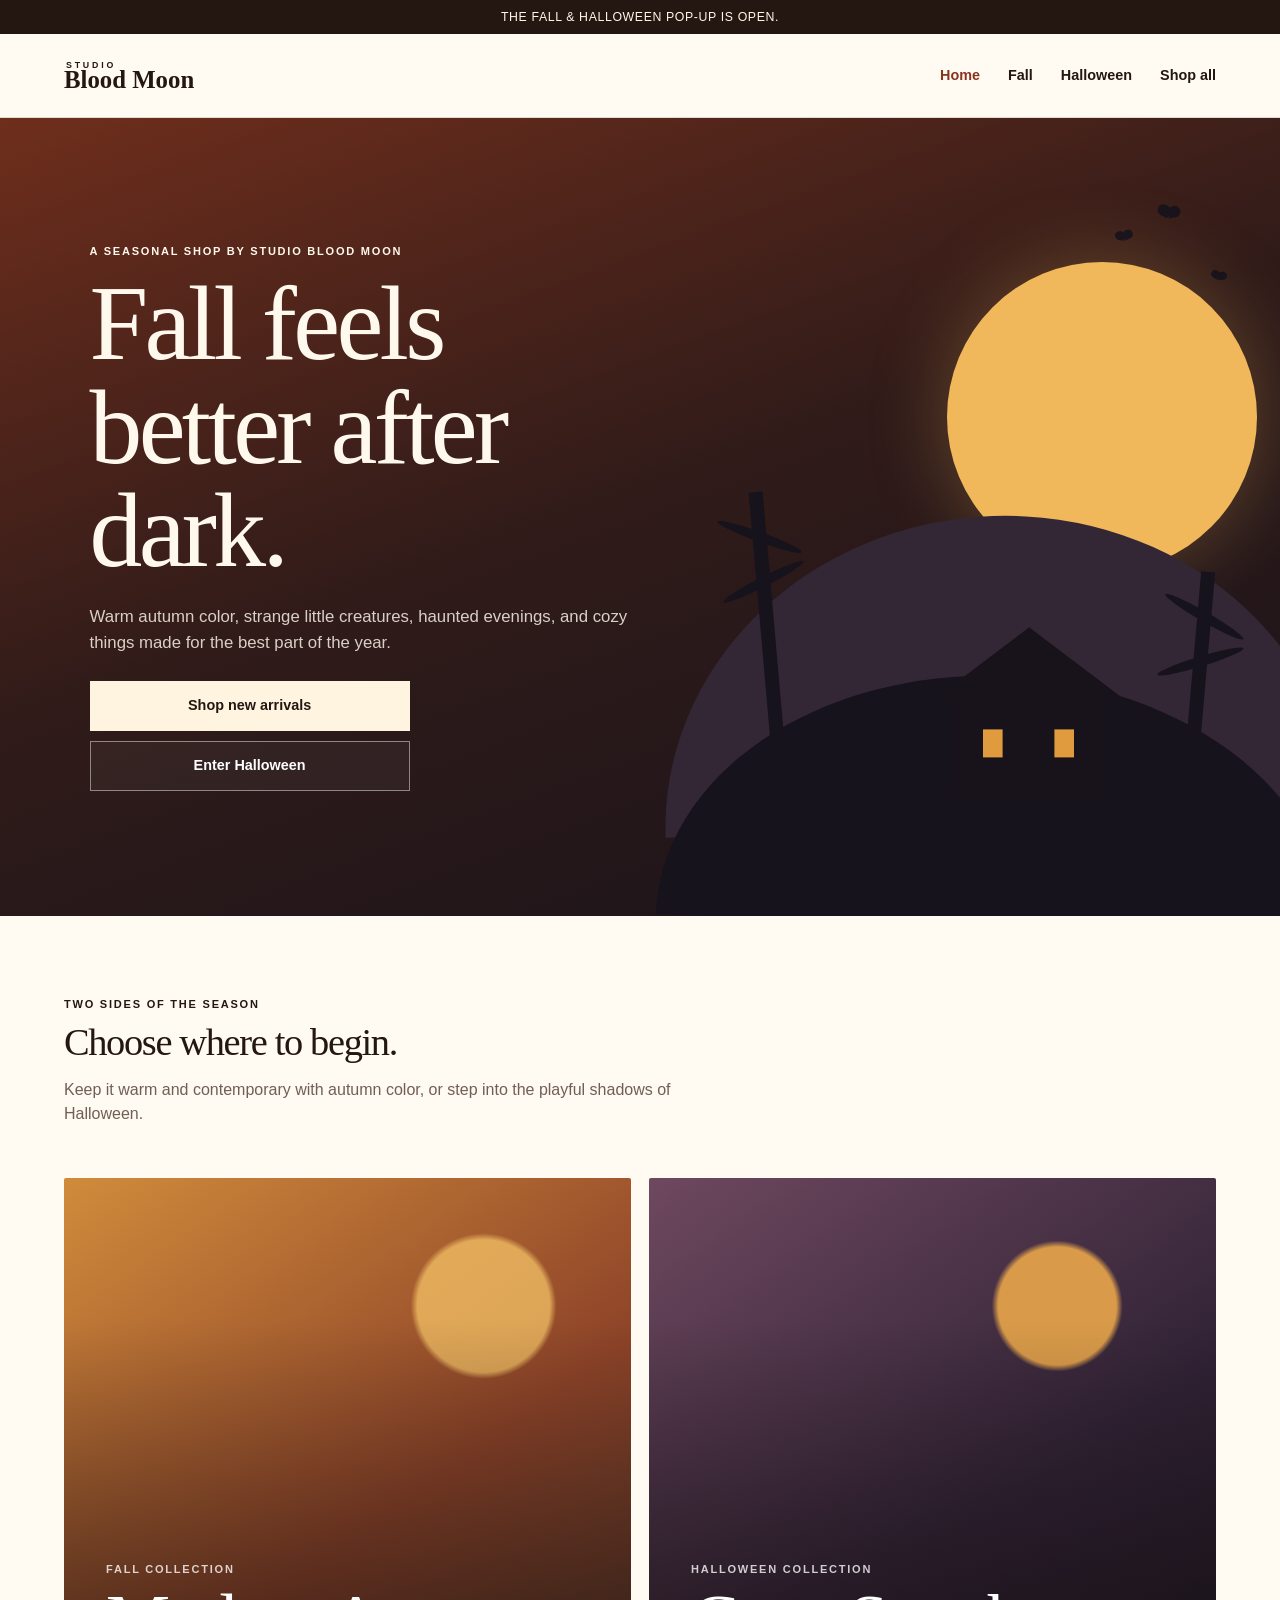
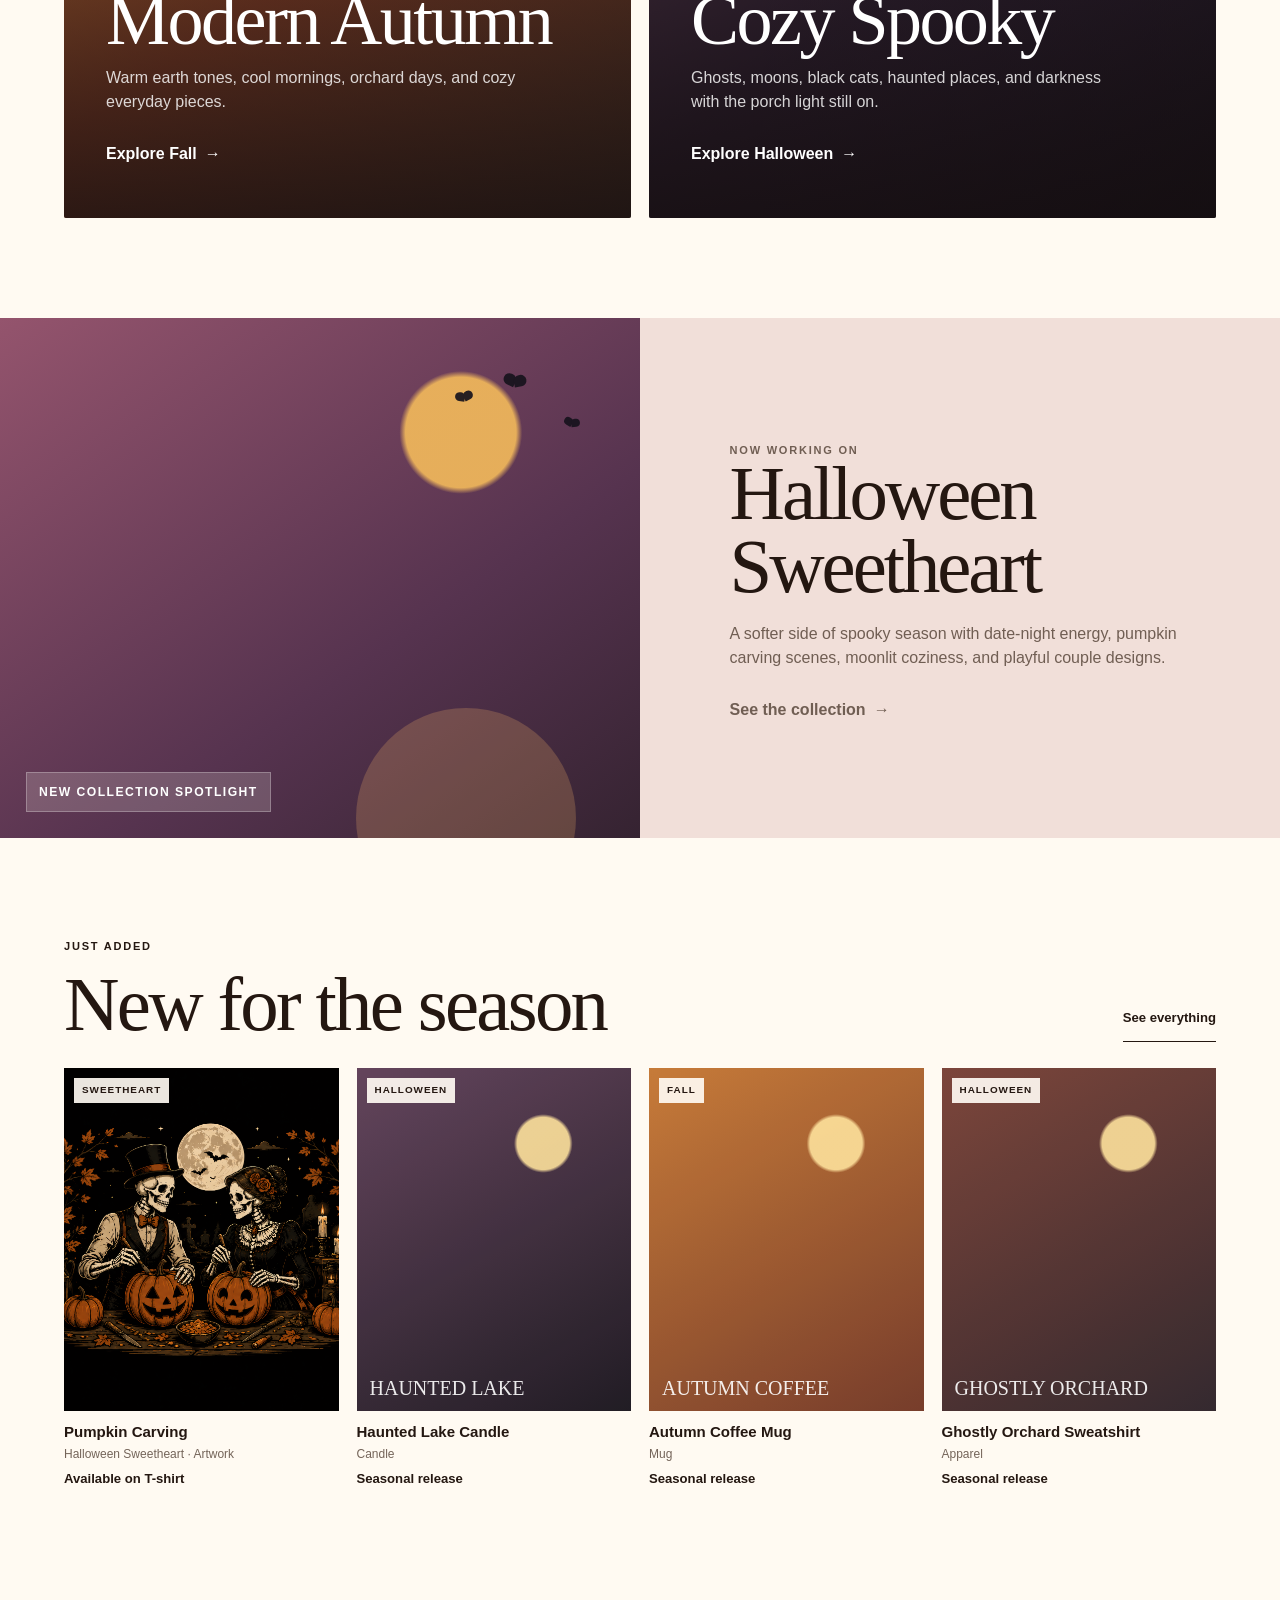
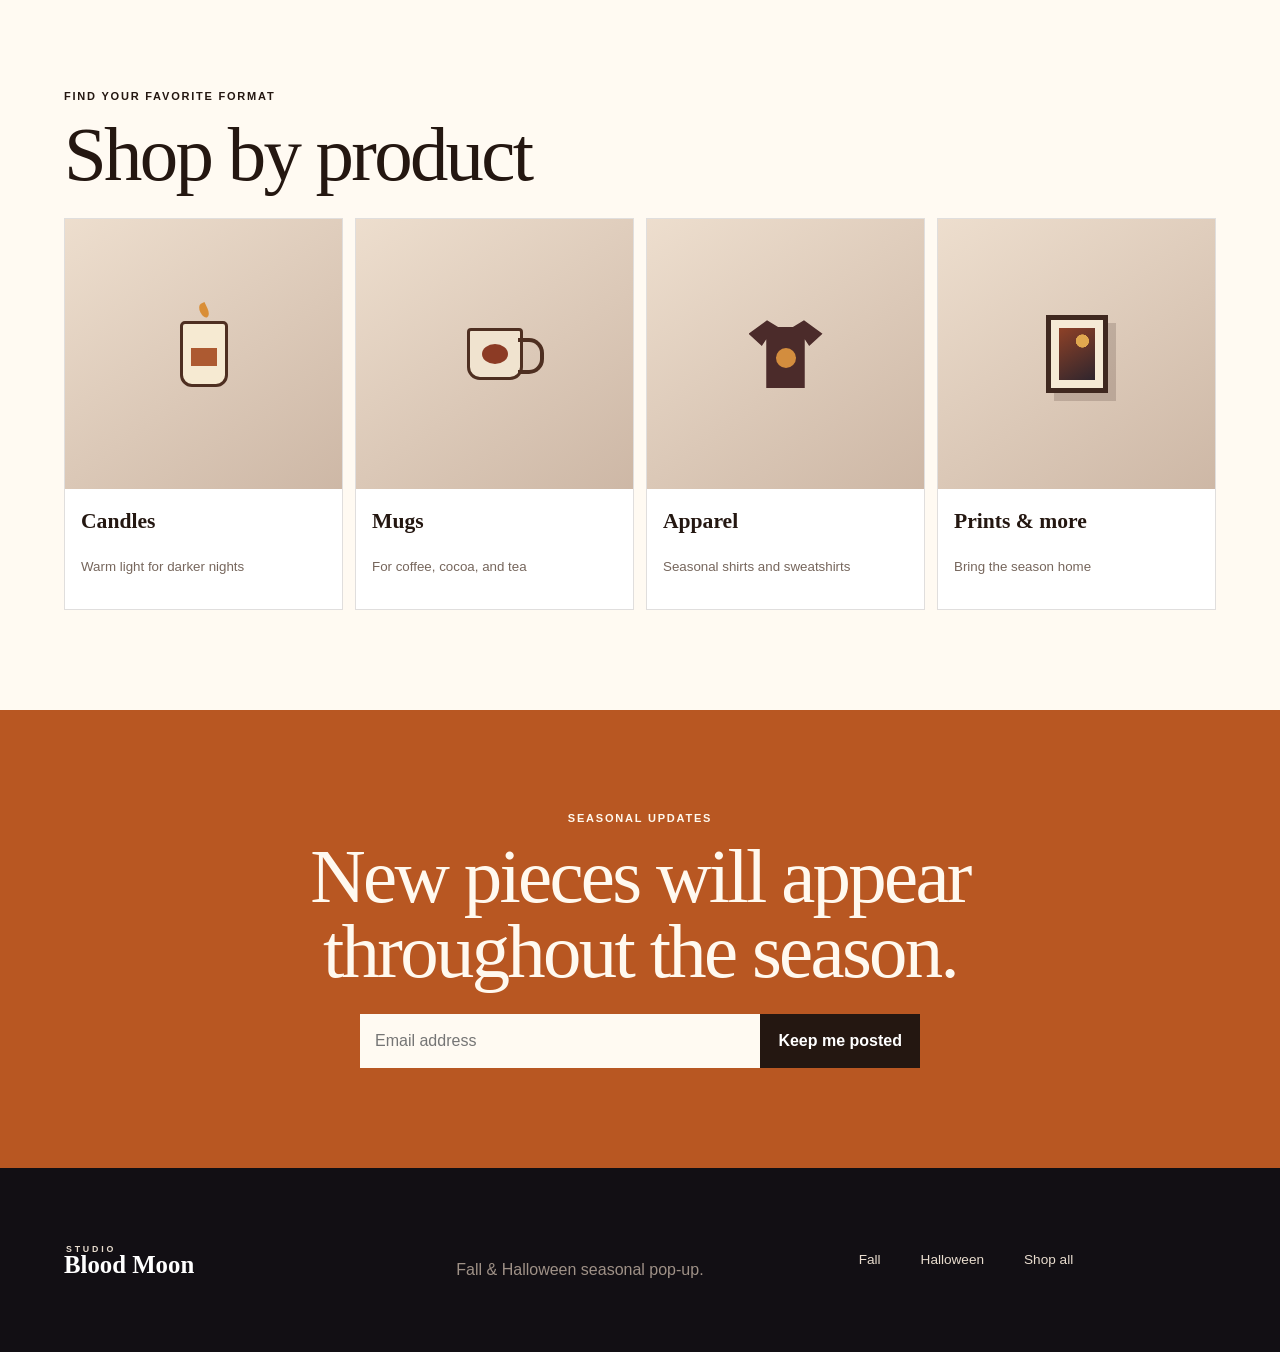
==== index.html @ f3c013b6 "Add files via upload" ====
<!doctype html>
<html lang="en">
<head>
  <meta charset="utf-8" />
  <meta name="viewport" content="width=device-width, initial-scale=1, viewport-fit=cover" />
  <meta name="description" content="Studio Blood Moon's seasonal Fall and Halloween pop-up shop." />
  <meta name="theme-color" content="#20130f" />
  <title>Studio Blood Moon | Fall & Halloween</title>
  <style>
:root{
  --ink:#241711;
  --brown:#4a2a1a;
  --cream:#f7efe3;
  --paper:#fffaf2;
  --orange:#b85722;
  --rust:#8b341d;
  --gold:#d79a3a;
  --olive:#646032;
  --plum:#3d243b;
  --night:#17131d;
  --line:rgba(36,23,17,.14);
  --serif:Georgia, "Times New Roman", serif;
  --sans:Arial, Helvetica, sans-serif;
  --shadow:0 18px 50px rgba(44,25,15,.12);
}
*{box-sizing:border-box}
html{scroll-behavior:smooth}
body{margin:0;background:#fffaf2;color:var(--ink);font-family:var(--sans);line-height:1.5;padding-bottom:72px}main{background:#fffaf2}
a{color:inherit;text-decoration:none}
button,input{font:inherit}
img{max-width:100%;display:block}
.sr-only{position:absolute!important;width:1px;height:1px;padding:0;margin:-1px;overflow:hidden;clip:rect(0,0,0,0);white-space:nowrap;border:0}
.skip-link{position:fixed;left:12px;top:-50px;background:#fff;padding:10px 14px;z-index:1000;border-radius:4px}
.skip-link:focus{top:12px}
.announcement{background:var(--ink);color:#fff7e8;text-align:center;padding:8px 14px;font-size:.77rem;letter-spacing:.05em;text-transform:uppercase}
.site-header{height:72px;display:flex;align-items:center;justify-content:space-between;padding:0 20px;border-bottom:1px solid var(--line);background:rgba(255,250,242,.94);backdrop-filter:blur(14px);position:sticky;top:0;z-index:50}
.brand{display:inline-flex;flex-direction:column;line-height:.85}
.brand span{font-size:.55rem;letter-spacing:.32em;font-weight:700;margin-left:2px}
.brand strong{font-family:var(--serif);font-size:1.35rem;font-weight:600}
.desktop-nav{display:none;gap:28px;font-size:.9rem;font-weight:600}
.desktop-nav a:hover{color:var(--rust)}
.menu-button{width:44px;height:44px;border:0;background:transparent;display:grid;place-content:center;gap:5px;cursor:pointer}
.menu-button span{width:22px;height:2px;background:var(--ink);display:block;transition:.2s}
.mobile-menu{position:fixed;inset:105px 0 auto;background:var(--paper);z-index:49;padding:20px;display:grid;gap:0;border-bottom:1px solid var(--line);box-shadow:var(--shadow);transform:translateY(-140%);transition:.25s}
.mobile-menu.open{transform:translateY(0)}
.mobile-menu a{padding:15px 4px;border-bottom:1px solid var(--line);font-family:var(--serif);font-size:1.3rem}
.hero{min-height:680px;background:linear-gradient(160deg,#6f2e1c 0%,#301b19 48%,#18131b 100%);color:#fff8ed;display:grid;overflow:hidden;position:relative}
.hero-copy{padding:72px 24px 30px;position:relative;z-index:2}
.eyebrow{text-transform:uppercase;letter-spacing:.16em;font-size:.69rem;font-weight:700;margin:0 0 12px}
.hero h1,.section h2,.feature-copy h2,.mood-section h2,.newsletter h2{font-family:var(--serif);font-weight:500;line-height:.98;letter-spacing:-.035em;margin:0}
.hero h1{font-size:clamp(3.35rem,15vw,6.4rem);max-width:690px}
.hero-text{font-size:1.05rem;max-width:580px;color:rgba(255,248,237,.82);margin:22px 0 26px}
.hero-actions{display:flex;flex-direction:column;gap:10px;max-width:320px}
.button{min-height:50px;display:inline-flex;align-items:center;justify-content:center;padding:0 20px;border:1px solid transparent;font-weight:700;font-size:.9rem;transition:.2s}
.button-primary{background:#fff4df;color:var(--ink)}
.button-primary:hover{background:#fff}
.button-secondary{border-color:rgba(255,255,255,.45);color:#fff;background:rgba(255,255,255,.04)}
.button-secondary:hover{background:rgba(255,255,255,.12)}
.hero-art{height:300px;position:relative;align-self:end}
.moon{width:170px;height:170px;border-radius:50%;background:#f0b85b;position:absolute;right:10%;top:5%;box-shadow:0 0 80px rgba(240,184,91,.28)}
.hill{position:absolute;left:-10%;width:120%;border-radius:50% 50% 0 0/100% 100% 0 0}
.hill-back{height:170px;bottom:25px;background:#342735;transform:rotate(-2deg)}
.hill-front{height:120px;bottom:-10px;background:#17131d;transform:rotate(2deg)}
.tree{position:absolute;bottom:55px;width:14px;background:#17131d;transform-origin:bottom}
.tree:before,.tree:after{content:"";position:absolute;background:#17131d;width:90px;height:10px;border-radius:100%;left:-38px}
.tree:before{top:40px;transform:rotate(25deg)}.tree:after{top:85px;transform:rotate(-22deg)}
.tree-one{height:160px;left:10%;transform:rotate(-5deg)}.tree-two{height:120px;right:15%;transform:rotate(5deg)}
.house{position:absolute;bottom:55px;left:58%;width:105px;height:78px;background:#18131b}
.house:before{content:"";position:absolute;left:-13px;top:-43px;border-left:66px solid transparent;border-right:66px solid transparent;border-bottom:50px solid #18131b}
.house span,.house i{position:absolute;width:14px;height:20px;background:#df9b3d;bottom:28px}.house span{left:20px}.house i{right:20px}
.bat{position:absolute;width:20px;height:10px;z-index:2;opacity:.92}.bat:before,.bat:after{content:'';position:absolute;top:0;width:11px;height:10px;background:#17131d}.bat:before{left:0;border-radius:11px 11px 0 11px;transform:rotate(18deg)}.bat:after{right:0;border-radius:11px 11px 11px 0;transform:rotate(-18deg)}
.bat-one{right:26%;top:14%;transform:scale(.9) rotate(-10deg)}.bat-two{right:18%;top:11%;transform:scale(1.15) rotate(8deg)}.bat-three{right:9%;top:19%;transform:scale(.8) rotate(12deg)}
.collection-bats{position:absolute;right:14%;top:16%;width:180px;height:80px;pointer-events:none}.collection-bats .bat{position:absolute}
.quick-shop{display:grid;grid-template-columns:1fr 1fr;border-bottom:1px solid var(--line);background:#fff}
.quick-shop a{min-height:140px;padding:20px;border-right:1px solid var(--line);border-bottom:1px solid var(--line);display:flex;flex-direction:column;justify-content:flex-end;gap:3px}
.quick-shop strong{font-family:var(--serif);font-size:1.25rem}.quick-shop small{color:#78675d;font-size:.75rem}
.quick-icon{width:38px;height:38px;margin-bottom:auto;position:relative;display:block}
.leaf-icon{border-radius:100% 0 100% 0;background:var(--orange);transform:rotate(-30deg)}
.ghost-icon{background:var(--plum);border-radius:20px 20px 7px 7px}.ghost-icon:after{content:"··";position:absolute;color:#fff;letter-spacing:5px;top:3px;left:11px}
.candle-icon{border:2px solid var(--brown);border-radius:4px}.candle-icon:before{content:"";position:absolute;width:8px;height:13px;background:var(--gold);border-radius:100% 0 100% 100%;left:13px;top:-12px;transform:rotate(-25deg)}
.shirt-icon:before{content:"";position:absolute;inset:5px;background:var(--olive);clip-path:polygon(25% 0,40% 10%,60% 10%,75% 0,100% 20%,82% 38%,76% 28%,76% 100%,24% 100%,24% 28%,18% 38%,0 20%)}
.section{padding:64px 20px}.section.compact{padding-top:28px;padding-bottom:64px}
.section-heading{display:flex;align-items:end;justify-content:space-between;gap:16px;margin-bottom:26px}
.section-heading h2,.feature-copy h2,.mood-section h2,.newsletter h2{font-size:clamp(2.4rem,10vw,4.6rem)}
.section-heading>a{font-weight:700;font-size:.82rem;border-bottom:1px solid;padding-bottom:2px;white-space:nowrap}
.product-grid{display:grid;grid-template-columns:1fr 1fr;gap:22px 12px}
.product-row{display:grid;grid-auto-flow:column;grid-auto-columns:76%;gap:14px;overflow-x:auto;scroll-snap-type:x mandatory;padding:4px 20px 16px;margin:0 -20px;scrollbar-width:none}.product-row::-webkit-scrollbar{display:none}
.product-card{min-width:0;cursor:pointer;scroll-snap-align:start}
.product-image{aspect-ratio:4/5;position:relative;overflow:hidden;background:#ead9c6;margin-bottom:12px}.product-image.has-image:before,.product-image.has-image:after{display:none}.product-image.has-image img{width:100%;height:100%;object-fit:cover}
.product-image:before{content:"";position:absolute;inset:0;background:radial-gradient(circle at 68% 22%,rgba(255,226,154,.9) 0 8%,transparent 9%),linear-gradient(150deg,var(--c1,#8d3e24),var(--c2,#2c1c1c));opacity:.95}
.product-image:after{content:attr(data-mark);position:absolute;inset:auto 13px 13px;color:rgba(255,255,255,.9);font-family:var(--serif);font-size:1.25rem;line-height:1}
.product-card .badge{position:absolute;left:10px;top:10px;background:rgba(255,250,242,.92);padding:5px 8px;font-size:.62rem;font-weight:700;text-transform:uppercase;letter-spacing:.1em;z-index:2}
.product-info{display:grid;gap:3px}.product-info h3{font-size:.94rem;margin:0;font-weight:600;line-height:1.25}.product-info p{margin:0;color:#746459;font-size:.75rem}.product-info strong{font-size:.82rem;margin-top:3px}
.split-feature{display:grid;background:var(--cream)}
.feature-image{min-height:420px;position:relative;display:grid;place-items:end start;overflow:hidden;padding:24px;color:white}
.feature-image>span{position:relative;z-index:2;font-size:.7rem;letter-spacing:.18em;font-weight:700}
.autumn-feature{background:linear-gradient(145deg,#d18a38,#8e3f22 55%,#4a281d)}
.halloween-feature{background:linear-gradient(145deg,#5d3658,#291d31 58%,#15121a)}
.feature-shape{position:absolute;width:340px;height:340px;border-radius:50%;background:rgba(255,220,151,.65);right:-80px;top:25px}
.feature-shape:before{content:"";position:absolute;left:-80px;bottom:-80px;width:260px;height:190px;background:#3a2a21;border-radius:50% 50% 0 0;transform:rotate(9deg)}
.halloween-feature .feature-shape{background:#d58e41}.halloween-feature .feature-shape:before{background:#15121a}
.feature-copy{padding:52px 24px 60px;display:flex;flex-direction:column;justify-content:center}
.feature-copy p:not(.eyebrow){color:#705e53;max-width:560px;font-size:1rem;margin:20px 0}
.sweetheart-spotlight{display:grid;background:#f1dfd9;isolation:isolate;overflow:hidden}
.sweetheart-visual{min-height:360px;position:relative;overflow:hidden;background:radial-gradient(circle at 72% 22%,rgba(241,184,91,.92) 0 9%,transparent 10%),linear-gradient(145deg,#94546d,#56334f 62%,#352331);display:flex;align-items:flex-end;padding:26px;color:#fff;isolation:isolate}
.sweetheart-visual:before{content:'';position:absolute;right:10%;bottom:-90px;width:220px;height:220px;border-radius:50%;background:rgba(255,186,105,.22)}
.sweetheart-visual .bat{z-index:1}.sweetheart-badge{position:relative;z-index:2;background:rgba(255,248,237,.18);padding:10px 12px;border:1px solid rgba(255,255,255,.26);font-size:.76rem;letter-spacing:.12em;text-transform:uppercase;font-weight:700}
.sweetheart-copy{padding:44px 24px 52px;display:flex;flex-direction:column;justify-content:center}
.sweetheart-copy h2{font-family:var(--serif);font-size:clamp(2.5rem,11vw,4.8rem);line-height:.95;letter-spacing:-.04em;margin:0;font-weight:500}
.sweetheart-copy p{color:#705e53;max-width:560px;margin:18px 0 0}
.text-link{font-weight:700;display:inline-flex;gap:8px;align-items:center}.text-link span{transition:.2s}.text-link:hover span{transform:translateX(5px)}
.mood-section{padding:70px 20px;background:var(--night);color:#fff8ed}.section-heading.light{color:#fff8ed}
.mood-grid{display:grid;grid-template-columns:1fr 1fr;gap:10px}
.mood-card{aspect-ratio:1/1.15;position:relative;overflow:hidden;padding:15px;display:flex;align-items:flex-end;font-family:var(--serif);font-size:1.25rem}
.mood-card:before{content:"";position:absolute;inset:0;background:linear-gradient(transparent 35%,rgba(0,0,0,.65))}.mood-card span{position:relative;z-index:1}
.mood-cozy{background:linear-gradient(145deg,#d28a36,#8e462a)}.mood-haunted{background:radial-gradient(circle at 68% 30%,#e2a34b 0 15%,transparent 16%),linear-gradient(145deg,#554059,#17131c)}.mood-whimsical{background:linear-gradient(145deg,#9a6642,#4a2631)}.mood-woods{background:linear-gradient(145deg,#878348,#342e22)}
.category-grid{display:grid;gap:12px}
.category-card{display:grid;grid-template-columns:118px 1fr;align-items:center;border:1px solid var(--line);background:#fff;min-height:126px;overflow:hidden}.category-card>span{padding:16px;display:grid;gap:4px}.category-card strong{font-family:var(--serif);font-size:1.35rem}.category-card small{color:#76665c}
.category-visual{height:100%;display:grid;place-items:center;background:#ead8c5;position:relative;overflow:hidden}.category-visual:before{content:"";position:absolute;inset:0;background:linear-gradient(145deg,rgba(255,255,255,.15),rgba(75,36,24,.18))}
.jar{width:48px;height:66px;border-radius:5px 5px 12px 12px;background:#f6ead2;border:3px solid #4e2f21;position:relative}.jar:before{content:"";position:absolute;left:8px;right:8px;top:24px;height:18px;background:#ad5a31}.jar i{position:absolute;width:8px;height:15px;background:#d98e36;border-radius:100% 0 100% 100%;left:17px;top:-21px;transform:rotate(-25deg)}
.mug{width:56px;height:52px;border-radius:4px 4px 13px 13px;background:#f0e3cf;border:3px solid #4e2f21;position:relative}.mug:after{content:"";position:absolute;width:22px;height:28px;border:4px solid #4e2f21;border-left:0;right:-24px;top:7px;border-radius:0 15px 15px 0}.mug i{position:absolute;inset:13px 12px;background:#8c3b25;border-radius:50%}
.sweatshirt{width:74px;height:68px;background:#4b2b2a;clip-path:polygon(25% 0,40% 10%,60% 10%,75% 0,100% 20%,82% 38%,76% 28%,76% 100%,24% 100%,24% 28%,18% 38%,0 20%);position:relative}.sweatshirt i{position:absolute;width:20px;height:20px;border-radius:50%;background:#d38d3e;left:27px;top:28px}
.print{width:62px;height:78px;background:#f6ead5;border:5px solid #3f281f;box-shadow:8px 8px 0 rgba(52,31,22,.18);position:relative}.print i{position:absolute;inset:8px;background:radial-gradient(circle at 65% 25%,#e0a84f 0 14%,transparent 15%),linear-gradient(150deg,#8e4127,#2f252d)}
.filters{display:flex;gap:5px;overflow:auto}.filter{border:1px solid var(--line);background:transparent;padding:8px 12px;border-radius:99px;font-size:.76rem;cursor:pointer}.filter.active{background:var(--ink);color:white;border-color:var(--ink)}
.newsletter{background:var(--orange);color:#fff9ef;padding:70px 22px;text-align:center}.newsletter h2{max-width:760px;margin:0 auto 25px}.newsletter form{display:flex;max-width:560px;margin:auto;position:relative}.newsletter input{min-width:0;flex:1;border:0;padding:15px;background:#fffaf2;color:var(--ink)}.newsletter button{border:0;background:var(--ink);color:white;padding:0 18px;font-weight:700}.newsletter .success{display:none;position:absolute;top:62px;left:0;right:0}.newsletter form.submitted .success{display:block}
footer{background:#120f14;color:#e9ddcf;padding:54px 22px 95px;display:grid;gap:25px}footer p{color:#9f9187;margin:0}footer>div{display:flex;gap:20px;flex-wrap:wrap;font-size:.85rem}.footer-brand strong{color:white}
.mobile-dock{position:fixed;bottom:0;left:0;right:0;height:64px;background:rgba(24,18,19,.97);color:#fff7eb;display:grid;grid-template-columns:repeat(4,1fr);z-index:60;padding-bottom:env(safe-area-inset-bottom)}.mobile-dock a{display:grid;place-items:center;font-size:.67rem;font-weight:700;letter-spacing:.03em}.mobile-dock a:active{background:rgba(255,255,255,.08)}
.product-modal{position:fixed;inset:0;z-index:100;display:none}.product-modal.open{display:block}.modal-backdrop{position:absolute;inset:0;background:rgba(18,12,13,.72);backdrop-filter:blur(4px)}.modal-panel{position:absolute;left:0;right:0;bottom:0;background:var(--paper);max-height:92vh;overflow:auto;border-radius:18px 18px 0 0}.modal-close{position:absolute;right:13px;top:13px;width:42px;height:42px;border:0;border-radius:50%;font-size:1.7rem;background:rgba(255,250,242,.92);z-index:3}.modal-image{aspect-ratio:4/3;background:linear-gradient(145deg,#8c4228,#2b2026)}.modal-content{padding:26px 22px 34px}.modal-content h2{font-family:var(--serif);font-size:2.35rem;line-height:1;margin:0 0 14px}.modal-content>p:not(.eyebrow){color:#715f55;margin-bottom:25px}.button.full{width:100%}
@media(min-width:720px){body{padding-bottom:0}.site-header{padding:0 36px}.desktop-nav{display:flex}.menu-button,.mobile-menu,.mobile-dock{display:none}.hero{min-height:710px;grid-template-columns:1.12fr .88fr}.hero-copy{padding:125px 5vw}.hero-art{height:100%;align-self:stretch}.moon{width:310px;height:310px;top:18%;right:4%}.hill-back{height:310px;bottom:90px}.hill-front{height:250px}.tree-one{height:280px;bottom:145px}.tree-two{height:220px;bottom:125px}.house{bottom:135px;left:46%;transform:scale(1.4)}.quick-shop{grid-template-columns:repeat(4,1fr)}.quick-shop a{border-bottom:0;min-height:180px;padding:30px}.section{padding:100px 5vw}.product-grid{grid-template-columns:repeat(4,1fr);gap:36px 18px}.product-row{grid-auto-columns:31%;padding-left:5vw;padding-right:5vw;margin-left:-5vw;margin-right:-5vw}.split-feature{grid-template-columns:1fr 1fr;min-height:650px}.split-feature.reverse .feature-image{order:2}.split-feature.reverse .feature-copy{order:1}.feature-copy{padding:70px 8vw}.feature-image{min-height:650px}.mood-section{padding:100px 5vw}.mood-grid{grid-template-columns:repeat(4,1fr)}.mood-card{aspect-ratio:3/4;font-size:1.6rem}.category-grid{grid-template-columns:1fr 1fr}.category-card{grid-template-columns:42% 1fr;min-height:210px}.newsletter{padding:100px 5vw}footer{padding:70px 5vw;grid-template-columns:1fr 1fr 1fr;align-items:end}.modal-panel{left:50%;right:auto;bottom:50%;transform:translate(-50%,50%);width:min(900px,90vw);border-radius:12px;display:grid;grid-template-columns:1fr 1fr;overflow:hidden}.modal-image{aspect-ratio:auto;min-height:520px}.modal-content{padding:60px 42px;display:flex;flex-direction:column;justify-content:center}}
@media(min-width:1100px){.site-header{height:84px;padding:0 5vw}.brand strong{font-size:1.55rem}.hero-copy{padding-left:7vw}.hero h1{font-size:6.6rem}.product-row{grid-auto-columns:24%}.category-grid{grid-template-columns:repeat(4,1fr)}.category-card{display:flex;flex-direction:column;align-items:stretch}.category-visual{height:270px}.category-card>span{min-height:120px}.section-heading h2,.feature-copy h2,.mood-section h2,.newsletter h2{font-size:4.8rem}}
@media(prefers-reduced-motion:reduce){html{scroll-behavior:auto}*{transition:none!important}}

/* Mobile-first refinement pass */
a,button,input,.product-card{touch-action:manipulation}
.brand{min-height:44px;justify-content:center}
.section-heading>a,.text-link,footer>div a{min-height:44px;display:inline-flex;align-items:center}
footer>div a{padding-inline:10px}
a:focus-visible,button:focus-visible,input:focus-visible,.product-card:focus-visible{outline:3px solid var(--gold);outline-offset:3px}
section[id],a[id]{scroll-margin-top:84px}
.menu-button[aria-expanded="true"] span:nth-child(1){transform:translateY(7px) rotate(45deg)}
.menu-button[aria-expanded="true"] span:nth-child(2){opacity:0}
.menu-button[aria-expanded="true"] span:nth-child(3){transform:translateY(-7px) rotate(-45deg)}

@media(max-width:719px){
  body{padding-bottom:calc(72px + env(safe-area-inset-bottom))}
  .site-header{backdrop-filter:none}
  body.menu-open{overflow:hidden}
  .mobile-menu{
    top:var(--mobile-menu-top,105px);
    bottom:calc(64px + env(safe-area-inset-bottom));
    inset-inline:0;
    padding:20px;
    overflow-y:auto;
    max-height:none;
    transform:translateY(-115%);
    pointer-events:none;
  }
  .mobile-menu.open{transform:translateY(0);pointer-events:auto}
  .mobile-menu a{min-height:62px;display:flex;align-items:center}
  .mobile-dock{height:calc(64px + env(safe-area-inset-bottom));padding-bottom:env(safe-area-inset-bottom)}
  .all-products .section-heading{align-items:flex-start;flex-direction:column}
  .filters{width:100%;padding-bottom:2px}
  .filter{min-height:44px;padding:9px 16px;flex:0 0 auto}
  .newsletter form{display:grid;gap:8px}
  .newsletter input,.newsletter button{min-height:50px;width:100%}
  .newsletter .success{position:static;margin-top:4px}
  .modal-panel{padding-bottom:env(safe-area-inset-bottom)}
}

@media(max-width:359px){
  .announcement{display:none}
  .site-header{height:68px;padding-inline:18px}
  .brand strong{font-size:1.25rem}
  .hero{min-height:620px}
  .hero-copy{padding:52px 20px 14px}
  .hero h1{font-size:2.9rem}
  .hero-text{font-size:.96rem;line-height:1.45;margin:17px 0 20px}
  .hero-actions{gap:8px}
  .button{min-height:48px}
  .hero-art{height:220px}
  .moon{width:132px;height:132px}
  .hill-back{height:135px}
  .hill-front{height:95px}
  .quick-shop a{min-height:126px;padding:16px}
  .section{padding-inline:16px}
  .product-grid{gap:20px 10px}
  .product-row{margin-inline:-16px;padding-inline:16px}
  .mood-section{padding-inline:16px}
  .category-card{grid-template-columns:104px 1fr}
}

@media(min-width:720px){
  .newsletter form{display:flex;gap:0}
  .newsletter input{min-height:50px}
  .newsletter button{min-height:50px}
}

/* Multi-page storefront */
.page-home .hero{min-height:640px}
.season-choices{display:grid;gap:14px;padding:18px 20px 64px;background:var(--paper)}
.season-choice{min-height:360px;padding:26px;display:flex;flex-direction:column;justify-content:flex-end;position:relative;overflow:hidden;color:#fff;border-radius:2px}
.season-choice:before{content:"";position:absolute;inset:0;background:linear-gradient(180deg,transparent 22%,rgba(20,13,14,.78));z-index:1}
.season-choice>*{position:relative;z-index:2}
.season-choice .eyebrow{margin-bottom:8px;color:rgba(255,255,255,.78)}
.season-choice h2{font-family:var(--serif);font-size:clamp(2.5rem,12vw,4.5rem);line-height:.95;margin:0 0 12px;font-weight:500;letter-spacing:-.035em}
.season-choice p{max-width:420px;margin:0 0 18px;color:rgba(255,255,255,.82)}
.season-choice .text-link{color:#fff}
.season-fall{background:radial-gradient(circle at 74% 20%,rgba(248,199,104,.72) 0 10%,transparent 11%),linear-gradient(145deg,#d18b3b,#8d4328 54%,#493326)}
.season-halloween{background:radial-gradient(circle at 72% 20%,#d99b49 0 9%,transparent 10%),linear-gradient(145deg,#6e485f,#302235 56%,#17131d)}

.collection-hero{min-height:510px;color:#fff8ed;display:grid;align-items:end;padding:56px 22px 44px;position:relative;overflow:hidden}
.collection-hero:after{content:"";position:absolute;inset:0;background:linear-gradient(180deg,transparent 20%,rgba(18,12,13,.72));pointer-events:none}
.collection-hero>*{position:relative;z-index:1}
.collection-hero.fall{background:radial-gradient(circle at 73% 17%,rgba(255,210,120,.75) 0 10%,transparent 11%),linear-gradient(145deg,#d28c3d,#8f4328 56%,#4b3324)}
.collection-hero.halloween{background:radial-gradient(circle at 73% 17%,#d99a47 0 9%,transparent 10%),linear-gradient(145deg,#70495f,#302236 58%,#17131d)}
.collection-hero.halloween .collection-bats .bat:before,.collection-hero.halloween .collection-bats .bat:after{background:#1b141e}
.collection-hero.shop{background:linear-gradient(145deg,#8f4328,#5c2d28 48%,#2b2026)}
.breadcrumb{display:inline-flex;align-items:center;gap:8px;min-height:44px;font-weight:700;font-size:.78rem;letter-spacing:.04em;margin-bottom:34px}
.collection-hero h1{font-family:var(--serif);font-size:clamp(3.6rem,16vw,6.6rem);line-height:.9;font-weight:500;letter-spacing:-.045em;margin:0;max-width:760px}
.collection-hero p:not(.eyebrow){max-width:620px;color:rgba(255,248,237,.82);font-size:1.02rem;margin:20px 0 0}
.collection-intro{padding-top:50px;padding-bottom:24px}
.collection-intro p:last-child{max-width:680px;color:#715f55;margin:16px 0 0}
.collection-products{padding-top:30px}
.collection-products .product-grid{grid-template-columns:1fr 1fr}
.collection-links{display:grid;gap:12px;margin-top:28px}
.collection-links a{min-height:54px;border:1px solid var(--line);display:flex;align-items:center;justify-content:space-between;padding:0 17px;font-weight:700;background:#fff}
.collection-links a span{font-size:1.2rem}
.shop-controls{display:grid;gap:12px;margin-bottom:28px}
.shop-controls .filters{width:100%}
.shop-note{color:#716057;font-size:.9rem;margin:0}
.site-header .desktop-nav a[aria-current="page"],.mobile-dock a[aria-current="page"]{color:var(--rust)}
.mobile-dock a[aria-current="page"]{background:rgba(255,255,255,.08);color:#fff2cf}
.page-title-small{font-family:var(--serif);font-size:2.4rem;margin:0}

@media(min-width:720px){
  .season-choices{grid-template-columns:1fr 1fr;padding:28px 5vw 100px;gap:18px}
  .season-choice{min-height:590px;padding:42px}
  .collection-hero{min-height:650px;padding:90px 7vw 74px}
  .collection-intro{padding-top:80px}
  .collection-products .product-grid{grid-template-columns:repeat(3,1fr)}
  .collection-links{grid-template-columns:repeat(3,1fr)}
  .sweetheart-spotlight{grid-template-columns:1fr 1fr}.sweetheart-visual{min-height:520px}.sweetheart-copy{padding:64px 7vw}
  .shop-controls{display:flex;align-items:center;justify-content:space-between}
}
@media(min-width:1100px){
  .page-home .hero{min-height:680px}
  .season-choice{min-height:640px}
  .collection-products .product-grid{grid-template-columns:repeat(4,1fr)}
}

</style>
</head>
<body class="page-home" data-page="home">
  <a class="skip-link" href="#main">Skip to products</a>
  <div class="announcement">The Fall & Halloween pop-up is open.</div>
  <header class="site-header">
    <a class="brand" href="index.html" aria-label="Studio Blood Moon seasonal shop home"><span>STUDIO</span><strong>Blood Moon</strong></a>
    <nav class="desktop-nav" aria-label="Primary navigation">
      <a href="index.html" aria-current="page">Home</a><a href="fall.html">Fall</a><a href="halloween.html">Halloween</a><a href="shop.html">Shop all</a>
    </nav>
    <button class="menu-button" id="menuButton" aria-label="Open menu" aria-expanded="false"><span></span><span></span><span></span></button>
  </header>
  <div class="mobile-menu" id="mobileMenu" aria-hidden="true">
    <a href="index.html">Home</a><a href="fall.html">Fall collection</a><a href="halloween.html">Halloween collection</a><a href="shop.html">Shop all products</a>
  </div>

  <main id="main">
    <section class="hero" id="top">
      <div class="hero-copy">
        <p class="eyebrow">A seasonal shop by Studio Blood Moon</p>
        <h1>Fall feels better after dark.</h1>
        <p class="hero-text">Warm autumn color, strange little creatures, haunted evenings, and cozy things made for the best part of the year.</p>
        <div class="hero-actions">
          <a class="button button-primary" href="shop.html">Shop new arrivals</a>
          <a class="button button-secondary" href="halloween.html">Enter Halloween</a>
        </div>
      </div>
      <div class="hero-art" aria-hidden="true"><div class="moon"></div><div class="bat bat-one"></div><div class="bat bat-two"></div><div class="bat bat-three"></div><div class="hill hill-back"></div><div class="hill hill-front"></div><div class="tree tree-one"></div><div class="tree tree-two"></div><div class="house"><span></span><i></i></div><div class="stars"></div></div>
    </section>

    <section class="section collection-intro">
      <p class="eyebrow">Two sides of the season</p>
      <h2 class="page-title-small">Choose where to begin.</h2>
      <p>Keep it warm and contemporary with autumn color, or step into the playful shadows of Halloween.</p>
    </section>

    <section class="season-choices" aria-label="Seasonal collections">
      <a class="season-choice season-fall" href="fall.html">
        <p class="eyebrow">Fall collection</p><h2>Modern Autumn</h2><p>Warm earth tones, cool mornings, orchard days, and cozy everyday pieces.</p><span class="text-link">Explore Fall <span>→</span></span>
      </a>
      <a class="season-choice season-halloween" href="halloween.html">
        <p class="eyebrow">Halloween collection</p><h2>Cozy Spooky</h2><p>Ghosts, moons, black cats, haunted places, and darkness with the porch light still on.</p><span class="text-link">Explore Halloween <span>→</span></span>
      </a>
    </section>

    <section class="sweetheart-spotlight" aria-labelledby="sweetheart-title">
      <div class="sweetheart-visual" aria-hidden="true"><div class="bat bat-one"></div><div class="bat bat-two"></div><div class="bat bat-three"></div><span class="sweetheart-badge">New collection spotlight</span></div>
      <div class="sweetheart-copy"><p class="eyebrow">Now working on</p><h2 id="sweetheart-title">Halloween Sweetheart</h2><p>A softer side of spooky season with date-night energy, pumpkin carving scenes, moonlit coziness, and playful couple designs.</p><p><a class="text-link" href="halloween-sweetheart.html">See the collection <span>→</span></a></p></div>
    </section>

    <section class="section" id="new">
      <div class="section-heading"><div><p class="eyebrow">Just added</p><h2>New for the season</h2></div><a href="shop.html">See everything</a></div>
      <div class="product-grid" id="featuredProducts"></div>
    </section>

    <section class="section" id="shop-by-product">
      <div class="section-heading"><div><p class="eyebrow">Find your favorite format</p><h2>Shop by product</h2></div></div>
      <div class="category-grid">
        <a href="shop.html?type=Candle" class="category-card"><div class="category-visual visual-candle"><div class="jar"><i></i></div></div><span><strong>Candles</strong><small>Warm light for darker nights</small></span></a>
        <a href="shop.html?type=Mug" class="category-card"><div class="category-visual visual-mug"><div class="mug"><i></i></div></div><span><strong>Mugs</strong><small>For coffee, cocoa, and tea</small></span></a>
        <a href="shop.html?type=Apparel" class="category-card"><div class="category-visual visual-shirt"><div class="sweatshirt"><i></i></div></div><span><strong>Apparel</strong><small>Seasonal shirts and sweatshirts</small></span></a>
        <a href="shop.html?type=Print" class="category-card"><div class="category-visual visual-print"><div class="print"><i></i></div></div><span><strong>Prints & more</strong><small>Bring the season home</small></span></a>
      </div>
    </section>

    <section class="newsletter"><p class="eyebrow">Seasonal updates</p><h2>New pieces will appear throughout the season.</h2><form onsubmit="event.preventDefault(); this.classList.add('submitted');"><label class="sr-only" for="email">Email address</label><input id="email" type="email" placeholder="Email address" required><button type="submit">Keep me posted</button><span class="success">You’re on the list.</span></form></section>
  </main>

  <footer><a class="brand footer-brand" href="index.html"><span>STUDIO</span><strong>Blood Moon</strong></a><p>Fall & Halloween seasonal pop-up.</p><div><a href="fall.html">Fall</a><a href="halloween.html">Halloween</a><a href="shop.html">Shop all</a></div></footer>
  <nav class="mobile-dock" aria-label="Mobile navigation"><a href="index.html" aria-current="page"><span>Home</span></a><a href="fall.html"><span>Fall</span></a><a href="halloween.html"><span>Halloween</span></a><a href="shop.html"><span>Shop all</span></a></nav>
  <div class="product-modal" id="productModal" aria-hidden="true"><div class="modal-backdrop" data-close-modal></div><div class="modal-panel" role="dialog" aria-modal="true" aria-labelledby="modalTitle"><button class="modal-close" data-close-modal aria-label="Close product details">×</button><div class="modal-image" id="modalImage"></div><div class="modal-content"><p class="eyebrow" id="modalCollection"></p><h2 id="modalTitle"></h2><p id="modalDescription"></p><a class="button button-primary full" id="modalLink" href="#">View product</a></div></div></div>
  <script>
const products = [
  {id:1,name:'Haunted Lake Candle',type:'Candle',season:'halloween',collection:'core',price:'Seasonal release',mark:'HAUNTED LAKE',c1:'#5d3d57',c2:'#17131c',desc:'A foggy, moonlit design created for quiet evenings and spooky-season rooms.'},
  {id:2,name:'Autumn Coffee Mug',type:'Mug',season:'fall',collection:'core',price:'Seasonal release',mark:'AUTUMN COFFEE',c1:'#c57632',c2:'#713523',desc:'Warm fall color designed for coffee, tea, cocoa, and slow mornings.'},
  {id:3,name:'Ghostly Orchard Sweatshirt',type:'Apparel',season:'halloween',collection:'core',price:'Seasonal release',mark:'GHOSTLY ORCHARD',c1:'#773e34',c2:'#2b2027',desc:'A cozy seasonal layer with a haunted orchard atmosphere.'},
  {id:4,name:'Cabin Season Candle',type:'Candle',season:'fall',collection:'core',price:'Seasonal release',mark:'CABIN SEASON',c1:'#9a6031',c2:'#39291f',desc:'A warm cabin-inspired piece for the crispest part of the year.'},
  {id:5,name:'Moonlit Black Cat Mug',type:'Mug',season:'halloween',collection:'core',price:'Seasonal release',mark:'MOONLIT CAT',c1:'#68425e',c2:'#17131d',desc:'A playful black-cat design with a rich night-sky palette.'},
  {id:6,name:'Golden Woods Print',type:'Print',season:'fall',collection:'core',price:'Seasonal release',mark:'GOLDEN WOODS',c1:'#bb7434',c2:'#4c3c27',desc:'An autumn landscape made to bring warm woodland color indoors.'},
  {id:7,name:'Friendly Ghost Tee',type:'Apparel',season:'halloween',collection:'core',price:'Seasonal release',mark:'FRIENDLY GHOST',c1:'#8c5b4d',c2:'#3b2433',desc:'Lighthearted Halloween artwork for people who prefer cozy frights.'},
  {id:8,name:'Pumpkin Night Candle',type:'Candle',season:'halloween',collection:'core',price:'Seasonal release',mark:'PUMPKIN NIGHT',c1:'#aa4c24',c2:'#241821',desc:'Deep orange, soft moonlight, and a little old-fashioned Halloween atmosphere.'},
  {id:9,name:'Falling Leaves Mug',type:'Mug',season:'fall',collection:'core',price:'Seasonal release',mark:'FALLING LEAVES',c1:'#cb8134',c2:'#6d3725',desc:'A simple fall design built around the colors of turning leaves.'},
  {id:10,name:'Foggy Morning Sweatshirt',type:'Apparel',season:'fall',collection:'core',price:'Seasonal release',mark:'FOGGY MORNING',c1:'#75734e',c2:'#343026',desc:'Muted woodland color and a comfortable autumn-morning mood.'},
  {id:11,name:'Haunted House Print',type:'Print',season:'halloween',collection:'core',price:'Seasonal release',mark:'HAUNTED HOUSE',c1:'#55344f',c2:'#16131a',desc:'A dark, atmospheric piece inspired by old houses and glowing windows.'},
  {id:12,name:'Apple Orchard Candle',type:'Candle',season:'fall',collection:'core',price:'Seasonal release',mark:'APPLE ORCHARD',c1:'#9f3f2e',c2:'#5e4c2e',desc:'A late-season orchard design with warm reds and earthy greens.'},
  {id:13,name:'Pumpkin Carving',type:'Artwork',season:'halloween',collection:'sweetheart',price:'Available on T-shirt',mark:'PUMPKIN CARVING',c1:'#cc7a33',c2:'#2a1b23',image:'assets/pumpkin-carving-art.png',href:'pumpkin-carving.html',desc:'A cozy pumpkin-carving date beneath the harvest moon.'},
];

const card = p => {
  const image = p.image
    ? `<div class="product-image has-image"><img src="${p.image}" alt="${p.name} artwork"><span class="badge">${p.collection === 'sweetheart' ? 'Sweetheart' : (p.season === 'fall' ? 'Fall' : 'Halloween')}</span></div>`
    : `<div class="product-image" style="--c1:${p.c1};--c2:${p.c2}" data-mark="${p.mark}"><span class="badge">${p.collection === 'sweetheart' ? 'Sweetheart' : (p.season === 'fall' ? 'Fall' : 'Halloween')}</span></div>`;
  const content = `${image}<div class="product-info"><h3>${p.name}</h3><p>${p.collection === 'sweetheart' ? 'Halloween Sweetheart · ' + p.type : p.type}</p><strong>${p.price}</strong></div>`;
  return p.href
    ? `<a class="product-card" href="${p.href}" aria-label="View ${p.name}">${content}</a>`
    : `<article class="product-card" data-id="${p.id}" tabindex="0" role="button" aria-label="View ${p.name}">${content}</article>`;
};

function renderCards(selector,list){const el=document.querySelector(selector);if(el)el.innerHTML=list.map(card).join('');}
function renderPage(){
  const page=document.body.dataset.page;
  if(page==='home') renderCards('#featuredProducts',products.filter(p=>p.collection==='sweetheart').concat(products.slice(0,3)).slice(0,4));
  if(page==='fall') renderCards('#collectionProducts',products.filter(p=>p.season==='fall'));
  if(page==='halloween') renderCards('#collectionProducts',products.filter(p=>p.season==='halloween'&&p.collection!=='sweetheart'));
  if(page==='halloween') renderCards('#sweetheartProducts',products.filter(p=>p.collection==='sweetheart'));
  if(page==='shop') renderShopFromQuery();
}

function renderShopFromQuery(){
  const params=new URLSearchParams(location.search);
  const season=params.get('season');
  const type=params.get('type');
  const collection=params.get('collection');
  let list=products;
  if(season) list=list.filter(p=>p.season===season);
  if(type) list=list.filter(p=>p.type.toLowerCase()===type.toLowerCase());
  if(collection) list=list.filter(p=>p.collection===collection);
  renderCards('#allProducts',list);
  const heading=document.querySelector('#shopHeading');
  const note=document.querySelector('#shopNote');
  if(heading){
    if(collection==='sweetheart') heading.textContent='Halloween Sweetheart';
    else if(season&&type) heading.textContent=`${season==='fall'?'Fall':'Halloween'} ${type}`;
    else if(season) heading.textContent=season==='fall'?'All Fall':'All Halloween';
    else if(type) heading.textContent=type==='Print'?'Prints & more':type;
    else heading.textContent='Everything';
  }
  if(note) note.textContent=`Showing ${list.length} seasonal ${list.length===1?'product':'products'}.`;
  if(season){
    document.querySelectorAll('.filter').forEach(b=>b.classList.toggle('active',b.dataset.filter===season));
  } else {
    document.querySelectorAll('.filter').forEach(b=>b.classList.toggle('active', b.dataset.filter==='all'));
  }
}

const menuButton=document.querySelector('#menuButton');
const mobileMenu=document.querySelector('#mobileMenu');
const siteHeader=document.querySelector('.site-header');
function syncMenuTop(){if(siteHeader)document.documentElement.style.setProperty('--mobile-menu-top',`${Math.max(0,siteHeader.getBoundingClientRect().bottom)}px`);}
function setMenu(open){if(!mobileMenu||!menuButton)return;mobileMenu.classList.toggle('open',open);menuButton.setAttribute('aria-expanded',String(open));mobileMenu.setAttribute('aria-hidden',String(!open));document.body.classList.toggle('menu-open',open);if(open)syncMenuTop();}
if(menuButton)menuButton.addEventListener('click',()=>setMenu(!mobileMenu.classList.contains('open')));
if(mobileMenu)mobileMenu.addEventListener('click',e=>{if(e.target.tagName==='A')setMenu(false)});
window.addEventListener('resize',()=>{if(mobileMenu?.classList.contains('open'))syncMenuTop()});
window.addEventListener('scroll',()=>{if(mobileMenu?.classList.contains('open'))syncMenuTop()},{passive:true});

document.addEventListener('click',e=>{const cardEl=e.target.closest('article.product-card');if(cardEl)openProduct(Number(cardEl.dataset.id));if(e.target.matches('[data-close-modal]'))closeModal();});
document.addEventListener('keydown',e=>{if((e.key==='Enter'||e.key===' ')&&document.activeElement.matches('article.product-card')){e.preventDefault();openProduct(Number(document.activeElement.dataset.id));}if(e.key==='Escape'){closeModal();setMenu(false);}});

document.querySelectorAll('.filter').forEach(btn=>btn.addEventListener('click',()=>{
  document.querySelectorAll('.filter').forEach(b=>b.classList.remove('active'));btn.classList.add('active');
  const filter=btn.dataset.filter;const list=filter==='all'?products:products.filter(p=>p.season===filter);renderCards('#allProducts',list);
  history.replaceState(null,'',filter==='all'?'shop.html':`shop.html?season=${filter}`);
  const heading=document.querySelector('#shopHeading');if(heading)heading.textContent=filter==='all'?'Everything':filter==='fall'?'All Fall':'All Halloween';
  const note=document.querySelector('#shopNote');if(note)note.textContent=`Showing ${list.length} seasonal products.`;
}));

const modal=document.querySelector('#productModal');
function openProduct(id){const p=products.find(x=>x.id===id);if(!p||!modal)return;setMenu(false);const image=document.querySelector('#modalImage');image.style.background=`radial-gradient(circle at 68% 22%,rgba(255,226,154,.9) 0 8%,transparent 9%),linear-gradient(150deg,${p.c1},${p.c2})`;document.querySelector('#modalCollection').textContent=p.collection==='sweetheart'?'Halloween Sweetheart collection':(p.season==='fall'?'Fall collection':'Halloween collection');document.querySelector('#modalTitle').textContent=p.name;document.querySelector('#modalDescription').textContent=p.desc;modal.classList.add('open');modal.setAttribute('aria-hidden','false');document.body.style.overflow='hidden';}
function closeModal(){if(!modal)return;modal.classList.remove('open');modal.setAttribute('aria-hidden','true');document.body.style.overflow='';}
renderPage();

</script>
</body>
</html>
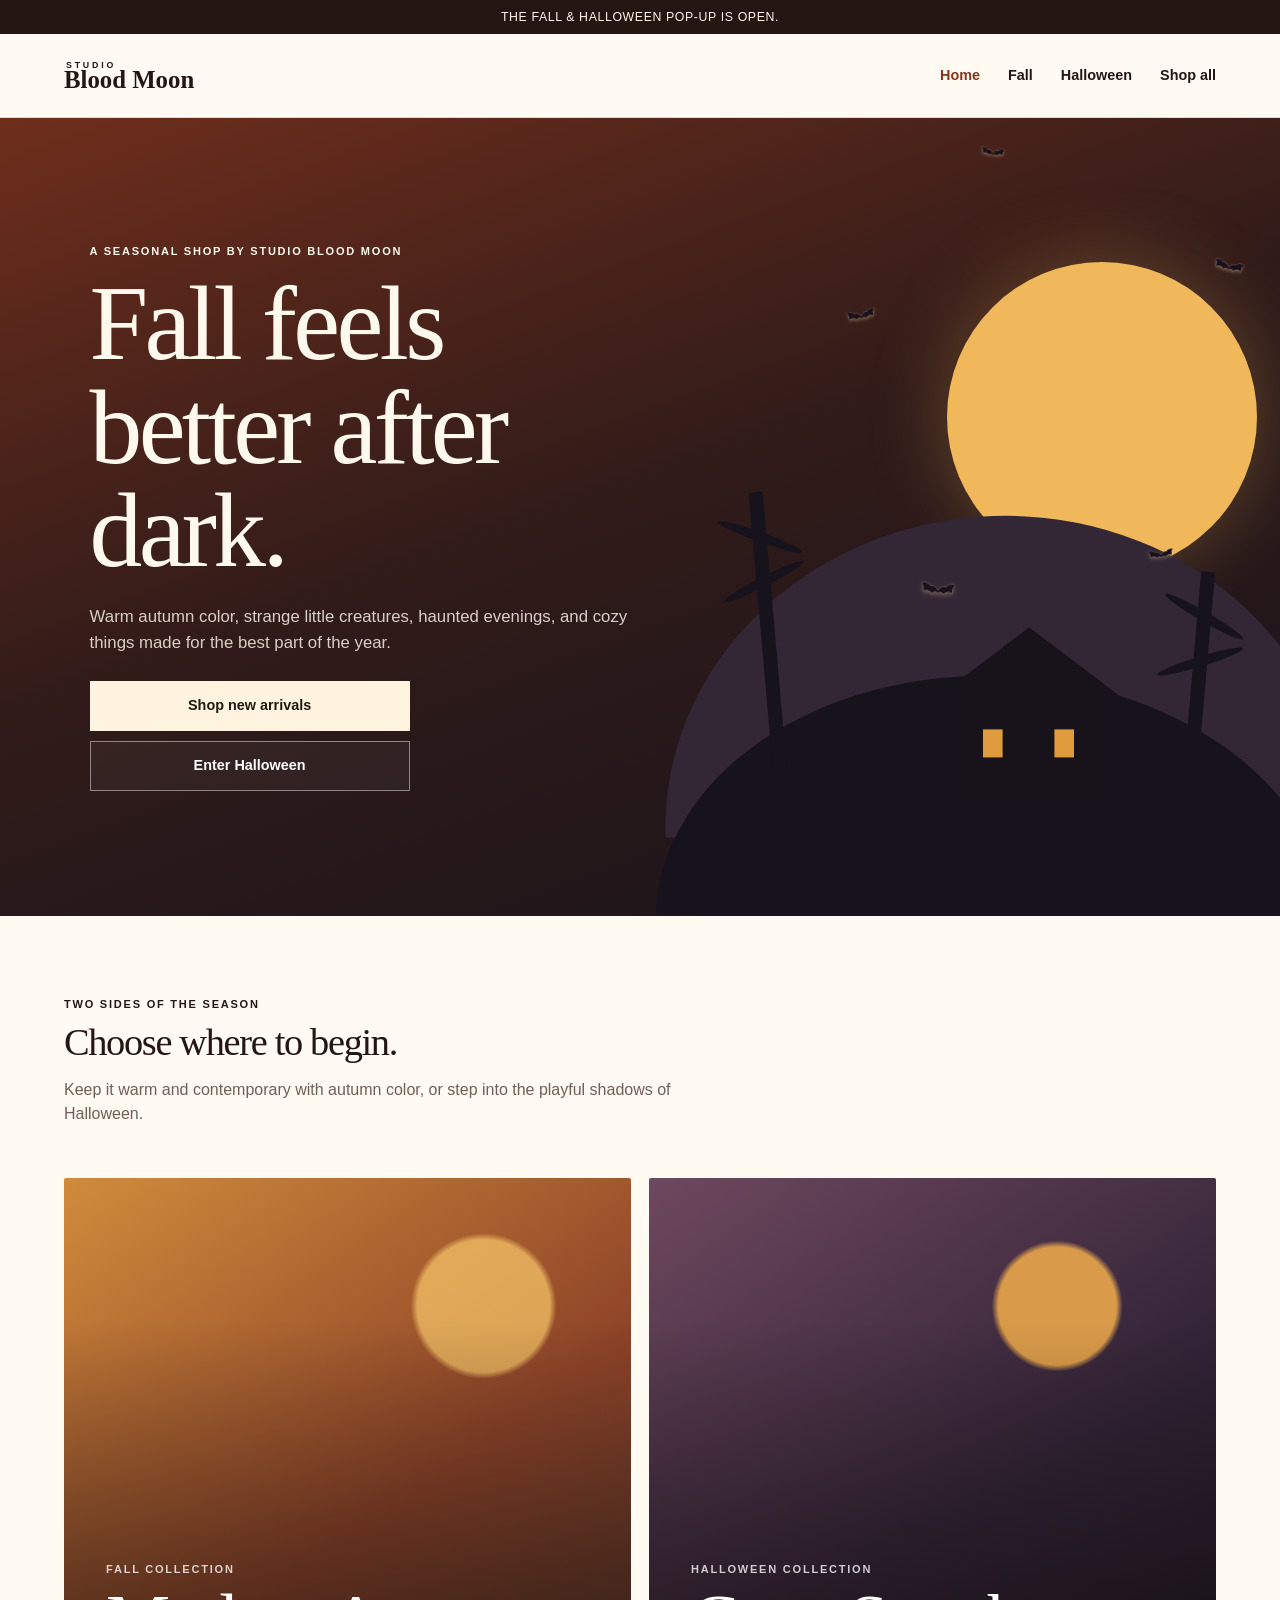
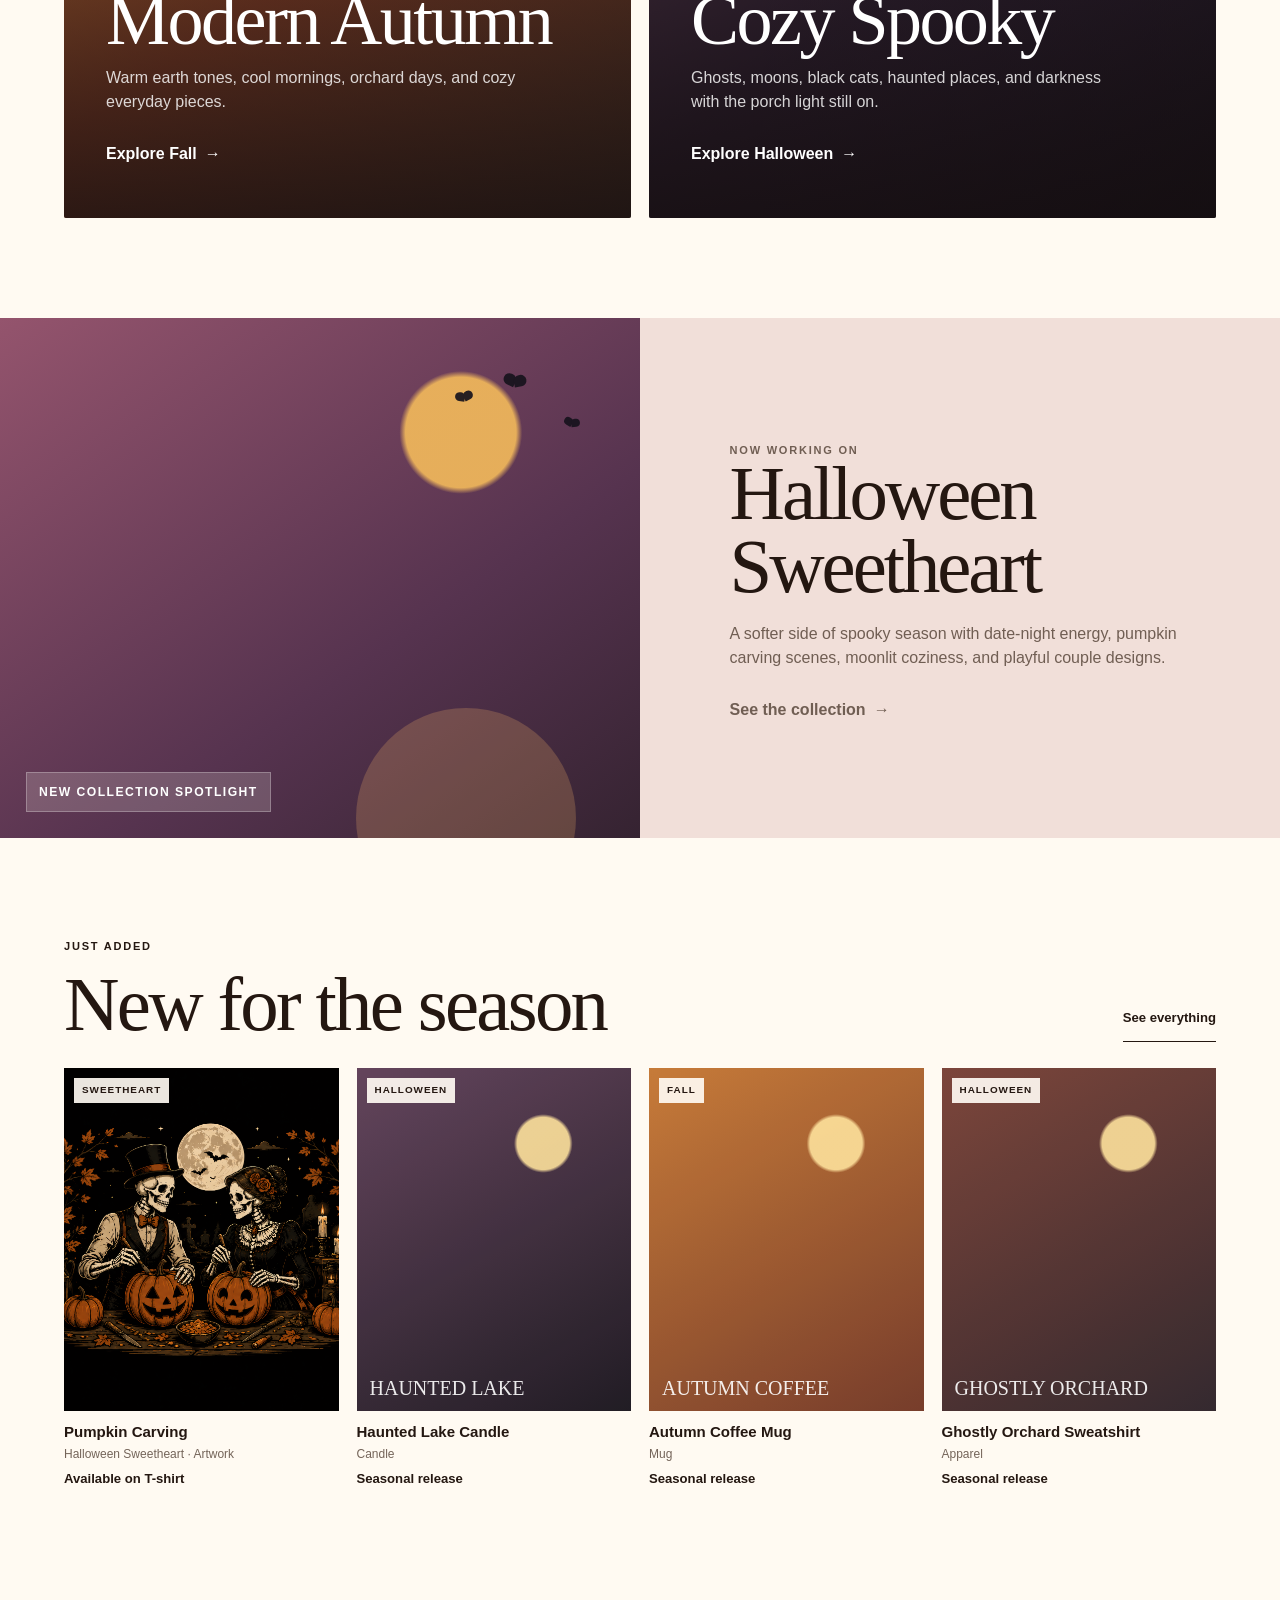
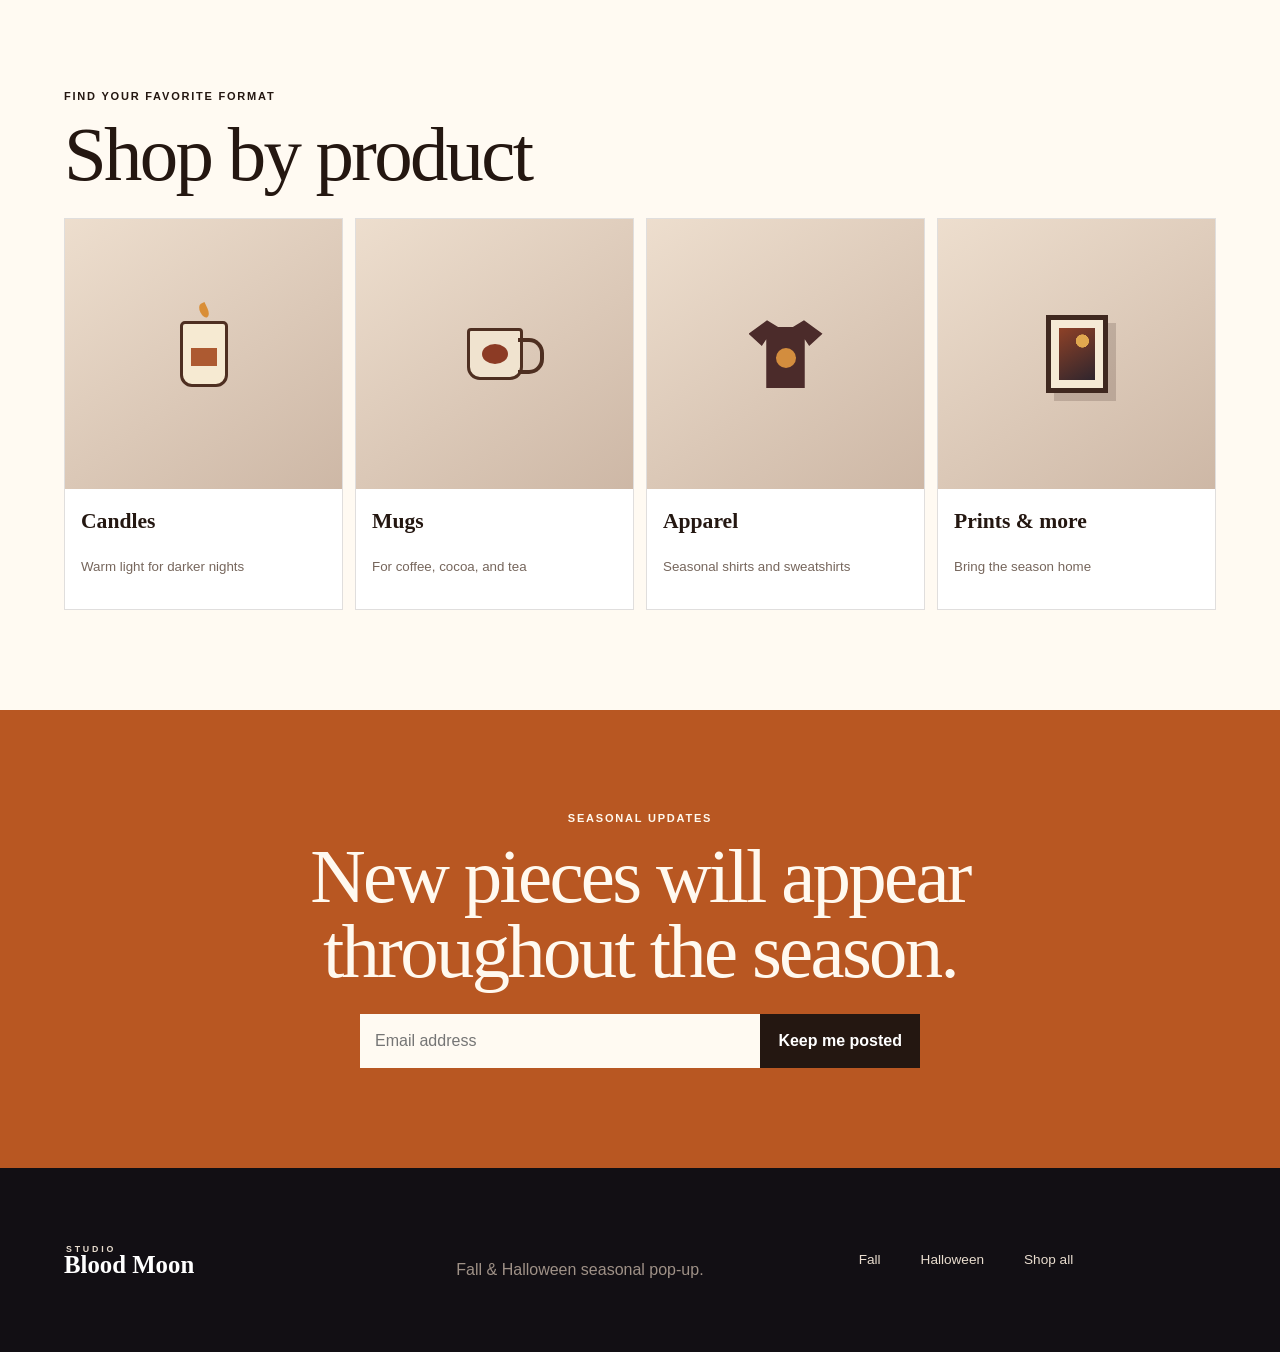
==== commit aabc77cf: "Add visible bats around homepage moon" ====
--- a/index.html
+++ b/index.html
@@ -71,6 +71,17 @@
 .bat{position:absolute;width:20px;height:10px;z-index:2;opacity:.92}.bat:before,.bat:after{content:'';position:absolute;top:0;width:11px;height:10px;background:#17131d}.bat:before{left:0;border-radius:11px 11px 0 11px;transform:rotate(18deg)}.bat:after{right:0;border-radius:11px 11px 11px 0;transform:rotate(-18deg)}
 .bat-one{right:26%;top:14%;transform:scale(.9) rotate(-10deg)}.bat-two{right:18%;top:11%;transform:scale(1.15) rotate(8deg)}.bat-three{right:9%;top:19%;transform:scale(.8) rotate(12deg)}
 .collection-bats{position:absolute;right:14%;top:16%;width:180px;height:80px;pointer-events:none}.collection-bats .bat{position:absolute}
+.moon-bats{position:absolute;right:3%;top:0;width:76%;height:62%;z-index:3;pointer-events:none}
+.moon-bat{position:absolute;width:34px;height:18px;color:#1a101c;filter:drop-shadow(0 2px 2px rgba(255,222,166,.3))}
+.moon-bat svg{width:100%;height:100%;display:block;overflow:visible;animation:moon-bat-hover 5.5s ease-in-out infinite}
+.moon-bat path{fill:currentColor;stroke:rgba(255,239,212,.48);stroke-width:1.2;paint-order:stroke}
+.moon-bat-a{left:2%;top:38%;transform:rotate(-11deg) scale(.88)}
+.moon-bat-b{left:33%;top:5%;transform:rotate(7deg) scale(.72)}
+.moon-bat-c{right:4%;top:28%;transform:rotate(13deg) scale(.92)}
+.moon-bat-d{left:20%;bottom:3%;transform:rotate(5deg) scale(1.05)}
+.moon-bat-e{right:20%;bottom:10%;transform:rotate(-8deg) scale(.78)}
+.moon-bat-b svg,.moon-bat-e svg{animation-delay:-1.8s}.moon-bat-c svg{animation-delay:-3.1s}.moon-bat-d svg{animation-delay:-4.2s}
+@keyframes moon-bat-hover{0%,100%{translate:0 0}50%{translate:0 -5px}}
 .quick-shop{display:grid;grid-template-columns:1fr 1fr;border-bottom:1px solid var(--line);background:#fff}
 .quick-shop a{min-height:140px;padding:20px;border-right:1px solid var(--line);border-bottom:1px solid var(--line);display:flex;flex-direction:column;justify-content:flex-end;gap:3px}
 .quick-shop strong{font-family:var(--serif);font-size:1.25rem}.quick-shop small{color:#78675d;font-size:.75rem}
@@ -128,7 +139,7 @@
 .product-modal{position:fixed;inset:0;z-index:100;display:none}.product-modal.open{display:block}.modal-backdrop{position:absolute;inset:0;background:rgba(18,12,13,.72);backdrop-filter:blur(4px)}.modal-panel{position:absolute;left:0;right:0;bottom:0;background:var(--paper);max-height:92vh;overflow:auto;border-radius:18px 18px 0 0}.modal-close{position:absolute;right:13px;top:13px;width:42px;height:42px;border:0;border-radius:50%;font-size:1.7rem;background:rgba(255,250,242,.92);z-index:3}.modal-image{aspect-ratio:4/3;background:linear-gradient(145deg,#8c4228,#2b2026)}.modal-content{padding:26px 22px 34px}.modal-content h2{font-family:var(--serif);font-size:2.35rem;line-height:1;margin:0 0 14px}.modal-content>p:not(.eyebrow){color:#715f55;margin-bottom:25px}.button.full{width:100%}
 @media(min-width:720px){body{padding-bottom:0}.site-header{padding:0 36px}.desktop-nav{display:flex}.menu-button,.mobile-menu,.mobile-dock{display:none}.hero{min-height:710px;grid-template-columns:1.12fr .88fr}.hero-copy{padding:125px 5vw}.hero-art{height:100%;align-self:stretch}.moon{width:310px;height:310px;top:18%;right:4%}.hill-back{height:310px;bottom:90px}.hill-front{height:250px}.tree-one{height:280px;bottom:145px}.tree-two{height:220px;bottom:125px}.house{bottom:135px;left:46%;transform:scale(1.4)}.quick-shop{grid-template-columns:repeat(4,1fr)}.quick-shop a{border-bottom:0;min-height:180px;padding:30px}.section{padding:100px 5vw}.product-grid{grid-template-columns:repeat(4,1fr);gap:36px 18px}.product-row{grid-auto-columns:31%;padding-left:5vw;padding-right:5vw;margin-left:-5vw;margin-right:-5vw}.split-feature{grid-template-columns:1fr 1fr;min-height:650px}.split-feature.reverse .feature-image{order:2}.split-feature.reverse .feature-copy{order:1}.feature-copy{padding:70px 8vw}.feature-image{min-height:650px}.mood-section{padding:100px 5vw}.mood-grid{grid-template-columns:repeat(4,1fr)}.mood-card{aspect-ratio:3/4;font-size:1.6rem}.category-grid{grid-template-columns:1fr 1fr}.category-card{grid-template-columns:42% 1fr;min-height:210px}.newsletter{padding:100px 5vw}footer{padding:70px 5vw;grid-template-columns:1fr 1fr 1fr;align-items:end}.modal-panel{left:50%;right:auto;bottom:50%;transform:translate(-50%,50%);width:min(900px,90vw);border-radius:12px;display:grid;grid-template-columns:1fr 1fr;overflow:hidden}.modal-image{aspect-ratio:auto;min-height:520px}.modal-content{padding:60px 42px;display:flex;flex-direction:column;justify-content:center}}
 @media(min-width:1100px){.site-header{height:84px;padding:0 5vw}.brand strong{font-size:1.55rem}.hero-copy{padding-left:7vw}.hero h1{font-size:6.6rem}.product-row{grid-auto-columns:24%}.category-grid{grid-template-columns:repeat(4,1fr)}.category-card{display:flex;flex-direction:column;align-items:stretch}.category-visual{height:270px}.category-card>span{min-height:120px}.section-heading h2,.feature-copy h2,.mood-section h2,.newsletter h2{font-size:4.8rem}}
-@media(prefers-reduced-motion:reduce){html{scroll-behavior:auto}*{transition:none!important}}
+@media(prefers-reduced-motion:reduce){html{scroll-behavior:auto}*{transition:none!important}.moon-bat svg{animation:none!important}}
 
 /* Mobile-first refinement pass */
 a,button,input,.product-card{touch-action:manipulation}
@@ -275,7 +286,7 @@
           <a class="button button-secondary" href="halloween.html">Enter Halloween</a>
         </div>
       </div>
-      <div class="hero-art" aria-hidden="true"><div class="moon"></div><div class="bat bat-one"></div><div class="bat bat-two"></div><div class="bat bat-three"></div><div class="hill hill-back"></div><div class="hill hill-front"></div><div class="tree tree-one"></div><div class="tree tree-two"></div><div class="house"><span></span><i></i></div><div class="stars"></div></div>
+      <div class="hero-art" aria-hidden="true"><div class="moon"></div><div class="moon-bats"><span class="moon-bat moon-bat-a"><svg viewBox="0 0 64 24" aria-hidden="true" focusable="false"><path d="M32 15C27 8 22 6 18 8C15 3 9 1 2 3C6 7 7 12 6 18C12 14 17 15 22 20C25 17 28 16 32 19C36 16 39 17 42 20C47 15 52 14 58 18C57 12 58 7 62 3C55 1 49 3 46 8C42 6 37 8 32 15Z"></path></svg></span><span class="moon-bat moon-bat-b"><svg viewBox="0 0 64 24" aria-hidden="true" focusable="false"><path d="M32 15C27 8 22 6 18 8C15 3 9 1 2 3C6 7 7 12 6 18C12 14 17 15 22 20C25 17 28 16 32 19C36 16 39 17 42 20C47 15 52 14 58 18C57 12 58 7 62 3C55 1 49 3 46 8C42 6 37 8 32 15Z"></path></svg></span><span class="moon-bat moon-bat-c"><svg viewBox="0 0 64 24" aria-hidden="true" focusable="false"><path d="M32 15C27 8 22 6 18 8C15 3 9 1 2 3C6 7 7 12 6 18C12 14 17 15 22 20C25 17 28 16 32 19C36 16 39 17 42 20C47 15 52 14 58 18C57 12 58 7 62 3C55 1 49 3 46 8C42 6 37 8 32 15Z"></path></svg></span><span class="moon-bat moon-bat-d"><svg viewBox="0 0 64 24" aria-hidden="true" focusable="false"><path d="M32 15C27 8 22 6 18 8C15 3 9 1 2 3C6 7 7 12 6 18C12 14 17 15 22 20C25 17 28 16 32 19C36 16 39 17 42 20C47 15 52 14 58 18C57 12 58 7 62 3C55 1 49 3 46 8C42 6 37 8 32 15Z"></path></svg></span><span class="moon-bat moon-bat-e"><svg viewBox="0 0 64 24" aria-hidden="true" focusable="false"><path d="M32 15C27 8 22 6 18 8C15 3 9 1 2 3C6 7 7 12 6 18C12 14 17 15 22 20C25 17 28 16 32 19C36 16 39 17 42 20C47 15 52 14 58 18C57 12 58 7 62 3C55 1 49 3 46 8C42 6 37 8 32 15Z"></path></svg></span></div><div class="hill hill-back"></div><div class="hill hill-front"></div><div class="tree tree-one"></div><div class="tree tree-two"></div><div class="house"><span></span><i></i></div><div class="stars"></div></div>
     </section>
 
     <section class="section collection-intro">
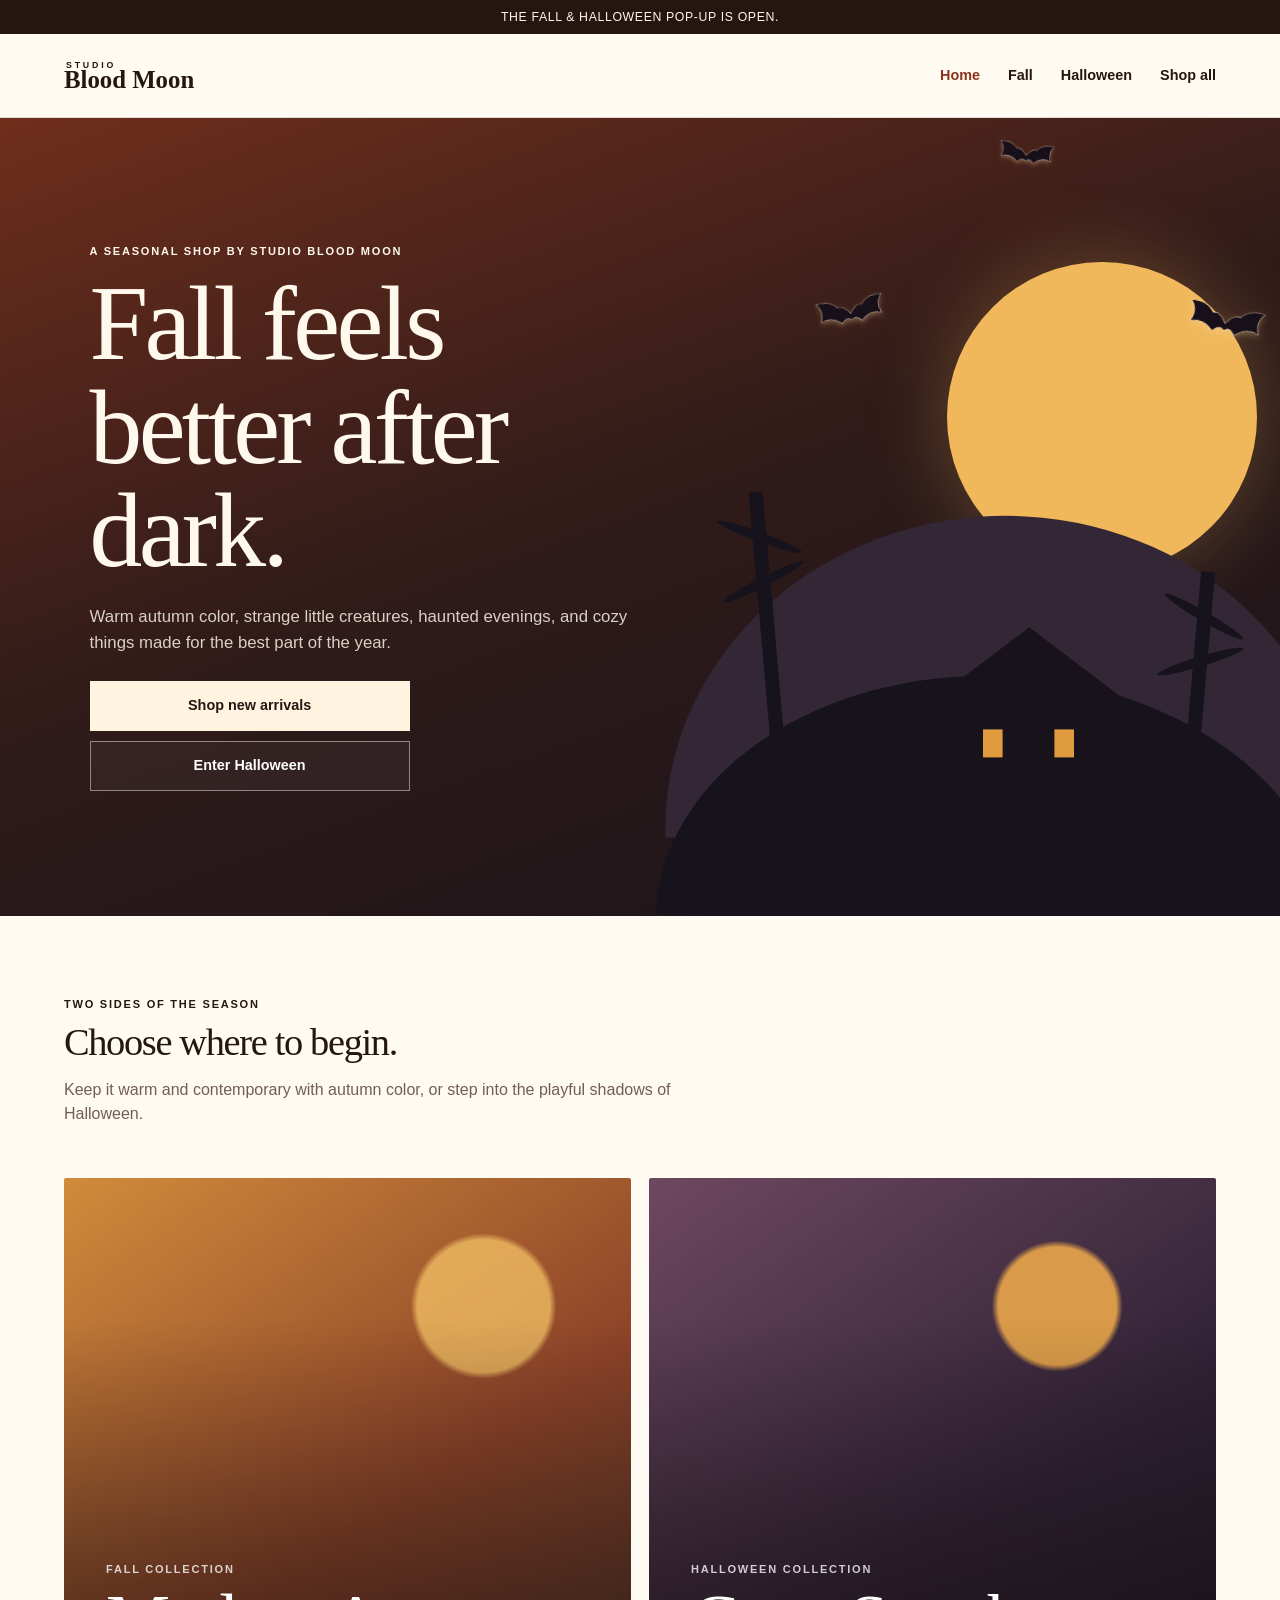
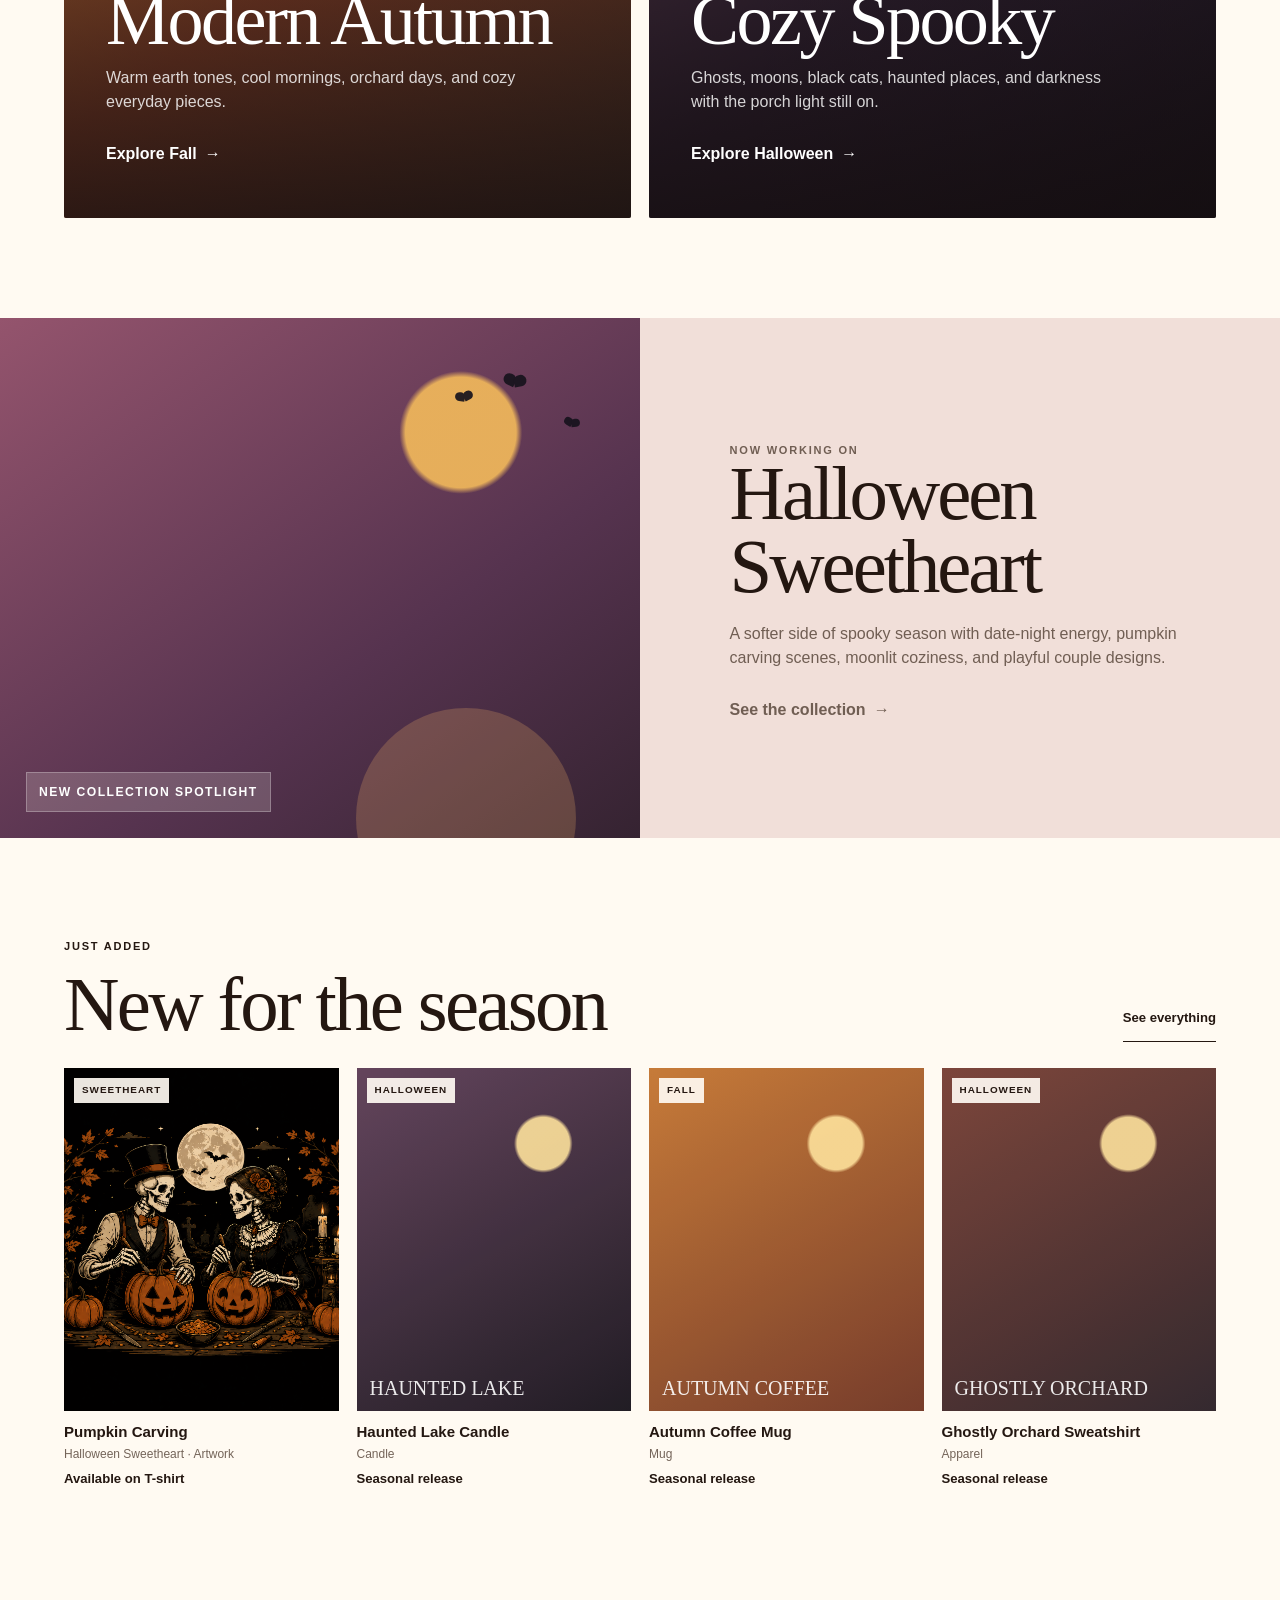
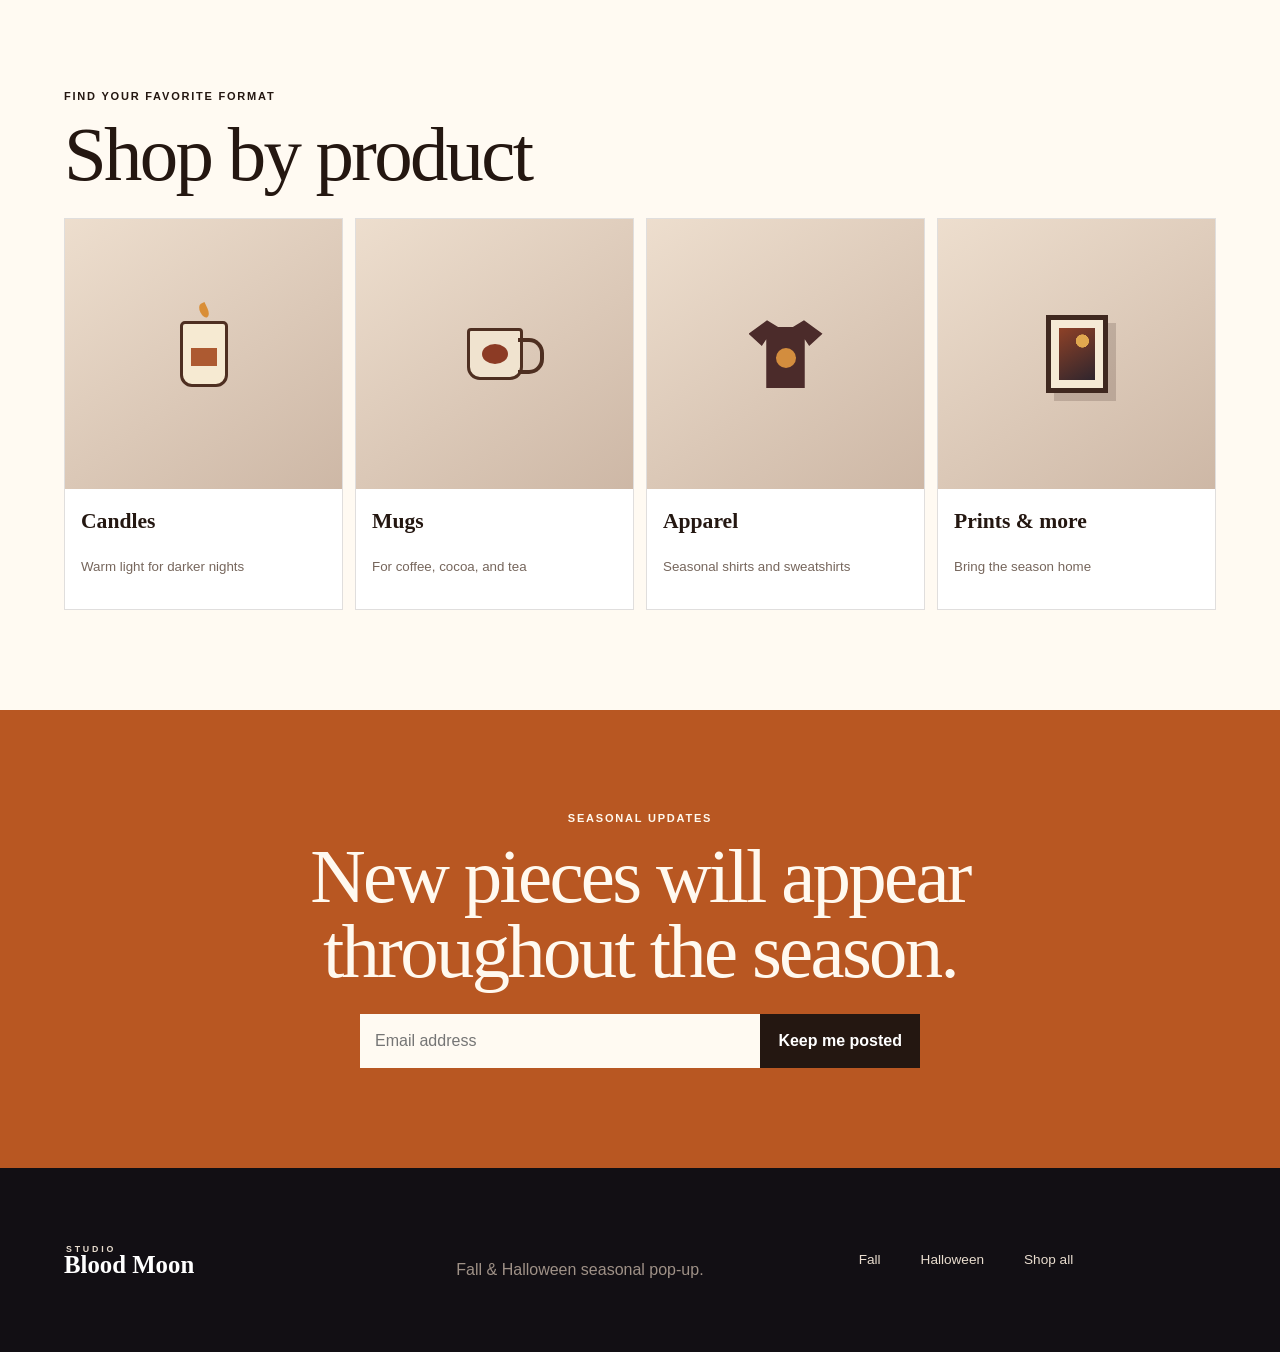
==== commit d4b49688: "Enlarge and simplify homepage bats" ====
--- a/index.html
+++ b/index.html
@@ -71,17 +71,15 @@
 .bat{position:absolute;width:20px;height:10px;z-index:2;opacity:.92}.bat:before,.bat:after{content:'';position:absolute;top:0;width:11px;height:10px;background:#17131d}.bat:before{left:0;border-radius:11px 11px 0 11px;transform:rotate(18deg)}.bat:after{right:0;border-radius:11px 11px 11px 0;transform:rotate(-18deg)}
 .bat-one{right:26%;top:14%;transform:scale(.9) rotate(-10deg)}.bat-two{right:18%;top:11%;transform:scale(1.15) rotate(8deg)}.bat-three{right:9%;top:19%;transform:scale(.8) rotate(12deg)}
 .collection-bats{position:absolute;right:14%;top:16%;width:180px;height:80px;pointer-events:none}.collection-bats .bat{position:absolute}
-.moon-bats{position:absolute;right:3%;top:0;width:76%;height:62%;z-index:3;pointer-events:none}
-.moon-bat{position:absolute;width:34px;height:18px;color:#1a101c;filter:drop-shadow(0 2px 2px rgba(255,222,166,.3))}
+.moon-bats{position:absolute;right:2%;top:0;width:82%;height:64%;z-index:3;pointer-events:none}
+.moon-bat{position:absolute;width:clamp(58px,8vw,88px);aspect-ratio:2/1;color:#17101b;filter:drop-shadow(0 3px 3px rgba(255,222,166,.32))}
 .moon-bat svg{width:100%;height:100%;display:block;overflow:visible;animation:moon-bat-hover 5.5s ease-in-out infinite}
-.moon-bat path{fill:currentColor;stroke:rgba(255,239,212,.48);stroke-width:1.2;paint-order:stroke}
-.moon-bat-a{left:2%;top:38%;transform:rotate(-11deg) scale(.88)}
-.moon-bat-b{left:33%;top:5%;transform:rotate(7deg) scale(.72)}
-.moon-bat-c{right:4%;top:28%;transform:rotate(13deg) scale(.92)}
-.moon-bat-d{left:20%;bottom:3%;transform:rotate(5deg) scale(1.05)}
-.moon-bat-e{right:20%;bottom:10%;transform:rotate(-8deg) scale(.78)}
-.moon-bat-b svg,.moon-bat-e svg{animation-delay:-1.8s}.moon-bat-c svg{animation-delay:-3.1s}.moon-bat-d svg{animation-delay:-4.2s}
-@keyframes moon-bat-hover{0%,100%{translate:0 0}50%{translate:0 -5px}}
+.moon-bat path{fill:currentColor;stroke:rgba(255,239,212,.58);stroke-width:1.4;paint-order:stroke}
+.moon-bat-a{left:0;top:34%;transform:rotate(-10deg) scale(.88)}
+.moon-bat-b{left:38%;top:3%;transform:rotate(7deg) scale(.72)}
+.moon-bat-c{right:0;top:36%;transform:rotate(12deg)}
+.moon-bat-b svg{animation-delay:-1.8s}.moon-bat-c svg{animation-delay:-3.1s}
+@keyframes moon-bat-hover{0%,100%{translate:0 0}50%{translate:0 -6px}}
 .quick-shop{display:grid;grid-template-columns:1fr 1fr;border-bottom:1px solid var(--line);background:#fff}
 .quick-shop a{min-height:140px;padding:20px;border-right:1px solid var(--line);border-bottom:1px solid var(--line);display:flex;flex-direction:column;justify-content:flex-end;gap:3px}
 .quick-shop strong{font-family:var(--serif);font-size:1.25rem}.quick-shop small{color:#78675d;font-size:.75rem}
@@ -286,7 +284,7 @@
           <a class="button button-secondary" href="halloween.html">Enter Halloween</a>
         </div>
       </div>
-      <div class="hero-art" aria-hidden="true"><div class="moon"></div><div class="moon-bats"><span class="moon-bat moon-bat-a"><svg viewBox="0 0 64 24" aria-hidden="true" focusable="false"><path d="M32 15C27 8 22 6 18 8C15 3 9 1 2 3C6 7 7 12 6 18C12 14 17 15 22 20C25 17 28 16 32 19C36 16 39 17 42 20C47 15 52 14 58 18C57 12 58 7 62 3C55 1 49 3 46 8C42 6 37 8 32 15Z"></path></svg></span><span class="moon-bat moon-bat-b"><svg viewBox="0 0 64 24" aria-hidden="true" focusable="false"><path d="M32 15C27 8 22 6 18 8C15 3 9 1 2 3C6 7 7 12 6 18C12 14 17 15 22 20C25 17 28 16 32 19C36 16 39 17 42 20C47 15 52 14 58 18C57 12 58 7 62 3C55 1 49 3 46 8C42 6 37 8 32 15Z"></path></svg></span><span class="moon-bat moon-bat-c"><svg viewBox="0 0 64 24" aria-hidden="true" focusable="false"><path d="M32 15C27 8 22 6 18 8C15 3 9 1 2 3C6 7 7 12 6 18C12 14 17 15 22 20C25 17 28 16 32 19C36 16 39 17 42 20C47 15 52 14 58 18C57 12 58 7 62 3C55 1 49 3 46 8C42 6 37 8 32 15Z"></path></svg></span><span class="moon-bat moon-bat-d"><svg viewBox="0 0 64 24" aria-hidden="true" focusable="false"><path d="M32 15C27 8 22 6 18 8C15 3 9 1 2 3C6 7 7 12 6 18C12 14 17 15 22 20C25 17 28 16 32 19C36 16 39 17 42 20C47 15 52 14 58 18C57 12 58 7 62 3C55 1 49 3 46 8C42 6 37 8 32 15Z"></path></svg></span><span class="moon-bat moon-bat-e"><svg viewBox="0 0 64 24" aria-hidden="true" focusable="false"><path d="M32 15C27 8 22 6 18 8C15 3 9 1 2 3C6 7 7 12 6 18C12 14 17 15 22 20C25 17 28 16 32 19C36 16 39 17 42 20C47 15 52 14 58 18C57 12 58 7 62 3C55 1 49 3 46 8C42 6 37 8 32 15Z"></path></svg></span></div><div class="hill hill-back"></div><div class="hill hill-front"></div><div class="tree tree-one"></div><div class="tree tree-two"></div><div class="house"><span></span><i></i></div><div class="stars"></div></div>
+      <div class="hero-art" aria-hidden="true"><div class="moon"></div><div class="moon-bats"><span class="moon-bat moon-bat-a"><svg viewBox="0 0 100 50" aria-hidden="true" focusable="false"><path d="M50 25C44 16 39 13 34 15C29 8 20 4 8 6C14 12 15 20 11 29C20 25 29 27 37 35C41 30 45 28 50 32C55 28 59 30 63 35C71 27 80 25 89 29C85 20 86 12 92 6C80 4 71 8 66 15C61 13 56 16 50 25Z"></path></svg></span><span class="moon-bat moon-bat-b"><svg viewBox="0 0 100 50" aria-hidden="true" focusable="false"><path d="M50 25C44 16 39 13 34 15C29 8 20 4 8 6C14 12 15 20 11 29C20 25 29 27 37 35C41 30 45 28 50 32C55 28 59 30 63 35C71 27 80 25 89 29C85 20 86 12 92 6C80 4 71 8 66 15C61 13 56 16 50 25Z"></path></svg></span><span class="moon-bat moon-bat-c"><svg viewBox="0 0 100 50" aria-hidden="true" focusable="false"><path d="M50 25C44 16 39 13 34 15C29 8 20 4 8 6C14 12 15 20 11 29C20 25 29 27 37 35C41 30 45 28 50 32C55 28 59 30 63 35C71 27 80 25 89 29C85 20 86 12 92 6C80 4 71 8 66 15C61 13 56 16 50 25Z"></path></svg></span></div><div class="hill hill-back"></div><div class="hill hill-front"></div><div class="tree tree-one"></div><div class="tree tree-two"></div><div class="house"><span></span><i></i></div><div class="stars"></div></div>
     </section>
 
     <section class="section collection-intro">
